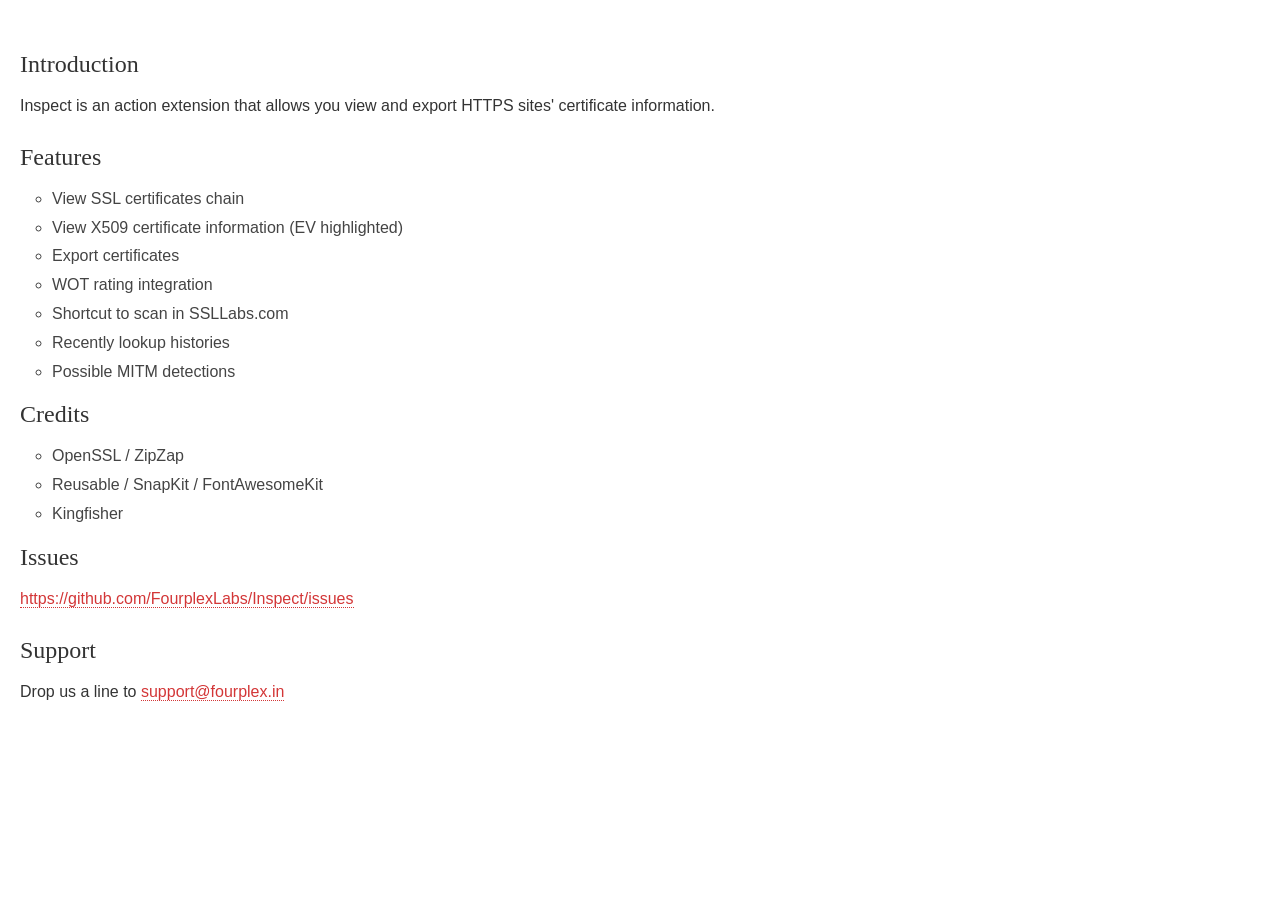
==== about.html @ 2b128afd "add about.html" ====
<!DOCTYPE html>  
<html lang="en">
<head>
  <meta charset="utf-8" />
  <meta http-equiv="X-UA-Compatible" content="IE=edge,chrome=1" />
  <title>About</title>
  <meta name="viewport" content="width=device-width, initial-scale=1.0" />
  <style id="mkstylesheet">
#wrapper div,#wrapper span,#wrapper object,#wrapper iframe,#wrapper h1,#wrapper h2,#wrapper h3,#wrapper h4,#wrapper h5,#wrapper h6,#wrapper p,#wrapper blockquote,#wrapper pre,#wrapper a,#wrapper abbr,#wrapper acronym,#wrapper address,#wrapper code,#wrapper del,#wrapper dfn,#wrapper em,#wrapper img,#wrapper q,#wrapper dl,#wrapper dt,#wrapper dd,#wrapper ol,#wrapper ul,#wrapper li,#wrapper fieldset,#wrapper form,#wrapper label,#wrapper legend,#wrapper table,#wrapper caption,#wrapper tbody,#wrapper tfoot,#wrapper thead,#wrapper tr,#wrapper th,#wrapper td{margin:0;padding:0;border:0;font-weight:inherit;font-style:inherit;font-family:inherit;vertical-align:baseline}body{background:#fff;margin:1.5em 0}body #wrapper{line-height:1.8}#wrapper table{border-collapse:collapse;border-spacing:0}#wrapper caption,#wrapper th,#wrapper td{text-align:left;font-weight:400}#wrapper blockquote:before,#wrapper blockquote:after,#wrapper q:before,#wrapper q:after{content:""}#wrapper blockquote,#wrapper q{quotes:"" ""}#wrapper a img{border:none}#wrapper input,#wrapper textarea{margin:0}body{-webkit-font-smoothing:antialiased;font-size:16px;margin:2em 0 0}@font-face{font-family:'RokkittRegular';src:url("[data-uri]") format("woff");font-weight:normal;font-style:normal}@font-face{font-family:'LiberationMonoRegular';src:url("[data-uri]") format("woff");font-weight:normal;font-style:normal}#wrapper{font-size:100%;padding:20px}#wrapper p,#wrapper ul,#wrapper ol,#wrapper dl,#wrapper td,#wrapper input,#wrapper textarea,#wrapper div{color:#333;font-family:Lucida Grande, Verdana, Helvetica, Arial, sans-serif}#wrapper h1,#wrapper h2,#wrapper h3,#wrapper h4,#wrapper h5,#wrapper h6{color:#333;font-family:Rockwell, 'Rokkitt', Georgia, serif;letter-spacing:0}#wrapper h1{font-size:3rem;line-height:1;margin-bottom:0.5rem}#wrapper h2{font-size:2rem;margin-bottom:0.75rem}#wrapper h3{font-size:1.5rem;line-height:1;margin-bottom:1rem}#wrapper h4{font-size:1.2rem;line-height:1.25;margin-bottom:1.25rem}#wrapper h5{font-size:1rem;margin-bottom:1.5rem}#wrapper h6{font-size:1rem}#wrapper p{margin:0 0 1.5em}#wrapper ul,#wrapper ol{color:#444;margin:1em 2em}#wrapper ul{list-style-type:circle}#wrapper ol{list-style-type:decimal}#wrapper li>p:first-child{margin:0}#wrapper dl{margin:0 0 1.5em 0}#wrapper dl dt{font-weight:bold}#wrapper dl dd{margin-left:1.5em}#wrapper abbr,#wrapper acronym{border-bottom:1px dotted #aaa}#wrapper address{margin-top:1.5em;font-style:italic}#wrapper del{color:#000}#wrapper a{color:#D33637;text-decoration:none;border-bottom:1px dotted #D33637;-webkit-transition:color .2s ease-in-out;-moz-transition:color .2s ease-in-out;-o-transition:color .2s ease-in-out;-ms-transition:color .2s ease-in-out;transition:color .2s ease-in-out}#wrapper a:hover{text-decoration:none;color:#666;border-bottom-color:#666}#wrapper a:active{outline:0;position:relative;top:1px}#wrapper blockquote{background:#e7e7e7;border-top:1px solid #ccc;margin:1.5em;color:#444;font-style:italic}#wrapper blockquote p{padding:1em;border-top:1px solid #fff}#wrapper strong{font-weight:bold}#wrapper em{font-style:italic}#wrapper dfn{font-weight:bold}#wrapper pre,#wrapper code,#wrapper tt{font-family:Menlo, Monaco, monospace;text-align:left}#wrapper pre,#wrapper tt{color:#555;overflow:auto}#wrapper tt{display:block;margin:1.5em 0;line-height:1.5}#wrapper span.amp{font-family:Baskerville, Palatino, "Book Antiqua", serif;font-style:italic}#wrapper img{max-width:100%;height:auto}#wrapper .footnote{font-size:.9em;vertical-align:super}#wrapper caption,#wrapper col,#wrapper colgroup,#wrapper table,#wrapper tbody,#wrapper td,#wrapper tfoot,#wrapper th,#wrapper thead,#wrapper tr{border-spacing:0}#wrapper caption{color:#666}#wrapper figure{display:inline-block;margin:.5em 0 1.8em;position:relative}#wrapper .poetry pre{display:block;font-family:Georgia, Garamond, serif !important;font-size:110% !important;font-style:italic;line-height:1.6em;margin-left:1em}#wrapper .poetry pre code{font-family:Georgia, Garamond, serif !important;word-break:break-all;word-break:break-word;-webkit-hyphens:auto;-moz-hyphens:auto;hyphens:auto;white-space:pre-wrap}#wrapper sup,#wrapper sub,#wrapper a.footnote{font-size:1.4ex;height:0;line-height:1;position:relative;vertical-align:super}#wrapper sub{vertical-align:sub;top:-1px}#wrapper table{width:100%;margin-bottom:2em;padding:0;font-size:13px;border:1px solid #ddd;border-collapse:separate;border-radius:4px;-moz-border-radius:4px;-webkit-border-radius:4px}#wrapper table th,#wrapper table td{padding:10px 10px 9px;line-height:18px;text-align:left}#wrapper table th{padding-top:9px;font-weight:bold;vertical-align:middle}#wrapper table td{vertical-align:top;border-top:1px solid #ddd}#wrapper table tbody th{border-top:1px solid #ddd;vertical-align:top}#wrapper table th+th,#wrapper table td+td,#wrapper table th+td{border-left:1px solid #ddd}#wrapper table thead tr:first-child th:first-child,#wrapper table tbody tr:first-child td:first-child{border-radius:4px 0 0 0;-moz-border-radius:4px 0 0 0;-webkit-border-radius:4px 0 0 0}#wrapper table thead tr:first-child th:last-child,#wrapper table tbody tr:first-child td:last-child{border-radius:0 4px 0 0;-moz-border-radius:0 4px 0 0;-webkit-border-radius:0 4px 0 0}#wrapper table tbody tr:last-child td:first-child{border-radius:0 0 0 4px;-moz-border-radius:0 0 0 4px;-webkit-border-radius:0 0 0 4px}#wrapper table tbody tr:last-child td:last-child{border-radius:0 0 4px 0;-moz-border-radius:0 0 4px 0;-webkit-border-radius:0 0 4px 0}#wrapper table tbody tr:nth-child(odd){background-color:rgba(0,0,0,0.03)}@media print{img,table,figure{page-break-inside:avoid}#wrapper{background:#fff;color:#303030;padding:10px;position:relative;text-indent:0}}@media screen{#wrapper ::selection{background:rgba(157,193,200,0.5)}#wrapper h1::selection{background-color:rgba(45,156,208,0.3)}#wrapper h2::selection{background-color:rgba(90,182,224,0.3)}#wrapper h3::selection,#wrapper h4::selection,#wrapper h5::selection,#wrapper h6::selection,#wrapper li::selection,#wrapper ol::selection{background-color:rgba(133,201,232,0.3)}#wrapper code::selection{background-color:rgba(0,0,0,0.7);color:#eee}#wrapper code span::selection{background-color:rgba(0,0,0,0.7) !important;color:#eee !important}#wrapper a::selection{background-color:rgba(255,230,102,0.2)}#wrapper .inverted a::selection{background-color:rgba(255,230,102,0.6)}#wrapper td::selection,#wrapper th::selection,#wrapper caption::selection{background-color:rgba(180,237,95,0.5)}.inverted{background:#0b2531}.inverted #wrapper{padding:20px;background:#0b2531}.inverted #wrapper p,.inverted #wrapper td,.inverted #wrapper li,.inverted #wrapper h1,.inverted #wrapper h2,.inverted #wrapper h3,.inverted #wrapper h4,.inverted #wrapper h5,.inverted #wrapper h6,.inverted #wrapper th,.inverted #wrapper .math,.inverted #wrapper dd,.inverted #wrapper dt{color:#eee !important}.inverted #wrapper pre,.inverted #wrapper tt{color:#ddd}.inverted #wrapper a{border-bottom:none;color:#fff;text-decoration:underline}.inverted #wrapper blockquote{background:rgba(255,255,255,0.1);border-top-color:rgba(255,255,255,0.1)}.inverted #wrapper blockquote p{border-top-color:rgba(255,255,255,0.3)}.inverted #wrapper caption,.inverted #wrapper .footnote,.inverted #wrapper figcaption{color:rgba(255,255,255,0.5)}.inverted #wrapper table{border-color:rgba(255,255,255,0.3)}.inverted #wrapper table td{vertical-align:top;border-top:none}.inverted #wrapper table th+th,.inverted #wrapper table td+td,.inverted #wrapper table th+td{border-left:1px solid rgba(255,255,255,0.3)}.inverted #wrapper table tbody tr:nth-child(odd){background-color:rgba(255,255,255,0.1)}}
#mkreplaced-toc{list-style-position:inside;padding:0;margin:0 0 0 1rem;list-style-type:none}#mkreplaced-toc li::before{content:''}#mkreplaced-toc li{font-size:1rem;line-height:1.25;font-weight:normal}#mkreplaced-toc li ul{font-size:1.3rem;font-weight:300;padding:.5rem 0;margin:0 0 0 1rem}#mkreplaced-toc li.missing{list-style-type:none !important}#mkreplaced-toc.max-1 ul,#mkreplaced-toc.max1 ul{display:none}#mkreplaced-toc.max-2 ul ul,#mkreplaced-toc.max2 ul ul{display:none}#mkreplaced-toc.max-3 ul ul ul,#mkreplaced-toc.max3 ul ul ul{display:none}#mkreplaced-toc.max-4 ul ul ul ul,#mkreplaced-toc.max4 ul ul ul ul{display:none}#mkreplaced-toc.max-5 ul ul ul ul ul,#mkreplaced-toc.max5 ul ul ul ul ul{display:none}.rtl{direction:rtl;text-align:right}@media print{body{background:white;line-height:1.4}html,body,#wrapper{max-width:100%;width:100%;-webkit-text-size-adjust:none;-webkit-perspective:none !important;box-sizing:border-box;width:auto;border:0;margin:0;padding:0;float:none;-moz-box-shadow:none !important;-webkit-box-shadow:none !important;box-shadow:none !important}mark{background:transparent !important}h1,h2,h3,h4,h5,h6{page-break-after:avoid}p,h2,h3{orphans:3;widows:3}section{page-break-before:avoid}pre>code{white-space:pre;word-break:break-word}#generated-toc,#firstdiff,#toc-title,#mkdocumentprogress,#mkincludechart,#mkprogressbar1,#mkprogressbar2,.mkscrollmeter,#alllinks,.popup{display:none !important}.suppressprintlinks a{color:inherit !important;text-decoration:none !important;border-bottom:none !important;cursor:default !important}.hrefafterlinktext #wrapper a:link:after,.hrefafterlinktext #wrapper a:visited:after{content:" (" attr(href) ") ";font-size:90%;opacity:0.9}.nocodebreak pre{page-break-inside:avoid}img,table,figure{page-break-inside:avoid}.breakfootnotes .footnotes{page-break-before:always}.breakfootnotes .footnotes hr{display:none}#mktoctitle{display:block}#print-title{display:block;border-bottom:solid 1px #666}#wrapper pre{white-space:pre;white-space:pre-wrap;word-wrap:break-word}#wrapper #generated-toc-clone,#wrapper #mkreplaced-toc{display:block}.task-list .task-list-item{list-style-type:none !important}.task-list .gh-complete.task-list-item .task-list-item-checkbox:before{content:'\2713';background:#838387}.task-list .task-list-item-checkbox{-webkit-appearance:none;position:relative}.task-list .task-list-item-checkbox:before{content:' ';border:solid 1px #aaa;width:1em;height:1em;display:block;border-radius:2px;left:-20px;top:-.75em;color:white;font-weight:bold;line-height:1;text-align:center;position:absolute}}
#wrapper #generated-toc-clone,#wrapper #mkreplaced-toc,#wrapper #generated-toc-clone ul,#wrapper #mkreplaced-toc ul{list-style-position:inside}#wrapper #generated-toc-clone li.missing,#wrapper #mkreplaced-toc li.missing{list-style-type: none!important}#wrapper #generated-toc-clone,#wrapper #mkreplaced-toc{list-style-type: upper-roman}#wrapper #generated-toc-clone>li>ul,#wrapper #mkreplaced-toc>li>ul {list-style-type: decimal}#wrapper #generated-toc-clone>li>ul>li>ul,#wrapper #mkreplaced-toc>li>ul>li>ul{list-style-type: decimal-leading-zero}#wrapper #generated-toc-clone>li>ul>li>ul>li>ul,#wrapper #mkreplaced-toc>li>ul>li>ul>li>ul{list-style-type: lower-greek}#wrapper #generated-toc-clone>li>ul>li>ul>li>ul>li>ul,#wrapper #mkreplaced-toc>li>ul>li>ul>li>ul>li>ul{list-style-type: disc}#wrapper #generated-toc-clone>li>ul>li>ul>li>ul>li>ul>li>ul,#wrapper #mkreplaced-toc>li>ul>li>ul>li>ul>li>ul>li>ul{list-style-type: square}#wrapper #generated-toc-clone,#wrapper #mkreplaced-toc{list-style-position:outside!important;margin-left:2rem;}
</style>

<style id="mkprintstyles">@media print{#wrapper #generated-toc-clone,#generated-toc{display:none!important}
html,body,#wrapper{font-size:10pt!important}
}
</style>


</head>
<body class="normal">
  <div id="wrapper">
      <h3 id="introduction">Introduction</h3>

<p>Inspect is an action extension that allows you view and export HTTPS sites' certificate information.</p>

<h3 id="features">Features</h3>

<ul>
<li>View SSL certificates chain</li>
<li>View X509 certificate information (EV highlighted)</li>
<li>Export certificates</li>
<li>WOT rating integration</li>
<li>Shortcut to scan in SSLLabs.com</li>
<li>Recently lookup histories</li>
<li>Possible MITM detections</li>
</ul>


<h3 id="credits">Credits</h3>

<ul>
<li>OpenSSL / ZipZap</li>
<li>Reusable / SnapKit / FontAwesomeKit</li>
<li>Kingfisher</li>
</ul>


<h3 id="issues">Issues</h3>

<p><a href="https://github.com/FourplexLabs/Inspect/issues">https://github.com/FourplexLabs/Inspect/issues</a></p>

<h3 id="support">Support</h3>

<p>Drop us a line to <a href="mailto:support@fourplex.in">support@fourplex.in</a></p>
<!-- ##END MARKED WRAPPER## -->
    </div>



<script>(function(factory){if(typeof define==="function"&&define.amd){define("bidi_helpers",[],factory)}else{window.bidi_helpers=factory()}})(function(){var module={};module.Dir={RTL:-1,UNKNOWN:0,LTR:1};module.Format={LRE:"\u202A",RLE:"\u202B",PDF:"\u202C",LRM:"\u200E",RLM:"\u200F"};module.ltrChars_="A-Za-z\u00C0-\u00D6\u00D8-\u00F6\u00F8-\u02B8\u0300-\u0590\u0800-\u1FFF\u2C00-\uFB1C\uFE00-\uFE6F\uFEFD-\uFFFF";module.rtlChars_="\u0591-\u07FF\uFB1D-\uFDFF\uFE70-\uFEFC";module.ltrDirCheckRe_=new RegExp("^[^"+module.rtlChars_+"]*["+module.ltrChars_+"]");module.ltrCharReg_=new RegExp("["+module.ltrChars_+"]");module.hasAnyLtr=function(text){return module.ltrCharReg_.test(text)};module.rtlDirCheckRe_=new RegExp("^[^"+module.ltrChars_+"]*["+module.rtlChars_+"]");module.rtlRe=module.rtlDirCheckRe_;module.isRtlText=function(text){return module.rtlDirCheckRe_.test(text)};module.isLtrText=function(text){return module.ltrDirCheckRe_.test(text)};module.isRequiredLtrRe_=/^http:\/\/.*/;module.hasNumeralsRe_=/\d/;module.estimateDirection=function(text,detectionThreshold){var rtlCount=0;var totalCount=0;var hasWeaklyLtr=false;var tokens=text.split(/\s+/);for(var i=0;i<tokens.length;i++){var token=tokens[i];if(module.isRtlText(token)){rtlCount++;totalCount++}else{if(module.isRequiredLtrRe_.test(token)){hasWeaklyLtr=true}else{if(module.hasAnyLtr(token)){totalCount++}else{if(module.hasNumeralsRe_.test(token)){hasWeaklyLtr=true}}}}}return totalCount==0?(hasWeaklyLtr?module.Dir.LTR:module.Dir.UNKNOWN):(rtlCount/totalCount>detectionThreshold?module.Dir.RTL:module.Dir.LTR)};return module});(function(factory){if(typeof define==="function"&&define.amd){define("bidiweb",["bidi_helpers"],factory)}else{window.bidiweb=factory(bidi_helpers)}})(function(bidi_helpers){var module={};var IProcessor={makeRtl:function(element){},makeLtr:function(element){}};var css_processor=function(classes){return{makeRtl:function(element){element.classList.add(classes.rtl)},makeLtr:function(element){element.classList.add(classes.ltr)}}};var style_processor=function(falign){return{makeRtl:function(element){element.style.direction="rtl";if(falign){element.style.textAlign="right"}},makeLtr:function(element){element.style.direction="ltr";if(falign){element.style.textAlign="left"}}}};module.processors={css:css_processor,style:style_processor};var nodeListMock=function(node){var list=[node];list.item=function(i){return list[i]};return list};module.process=function(query,processor){var elements;if(query instanceof NodeList){elements=query}else{if(query instanceof Node){elements=nodeListMock(query)}else{elements=document.querySelectorAll(query)}}module.process_elements(elements,processor);return elements};module.process_elements=function(elements,processor){for(var index=0;index<elements.length;index++){var element=elements.item(index);var text=element.textContent||element.value||element.placeholder||"";var dir=bidi_helpers.estimateDirection(text,0.4);if(dir==bidi_helpers.Dir.RTL){processor.makeRtl(element)}else{if(dir==bidi_helpers.Dir.LTR){processor.makeLtr(element)}}}};module.process_css=function(query,classes){var proc=module.processors.css(classes);return module.process(query,proc)};module.process_style=function(query,falign){var proc=module.processors.style(falign);return module.process(query,proc)};module.style=function(query){return module.process_style(query,true)};module.css=function(query){return module.process_css(query,{rtl:"rtl",ltr:"ltr"})};module.htmlToElement=function(html){var container=document.createElement("div");container.innerHTML=html;return container};module.html_css=function(html){var container=module.htmlToElement(html);var nodes=container.querySelectorAll("*");module.css(nodes);return container.innerHTML};module.html_style=function(html){var container=module.htmlToElement(html);var nodes=container.querySelectorAll("*");module.style(nodes);return container.innerHTML};return module});</script>

</body>
</html>
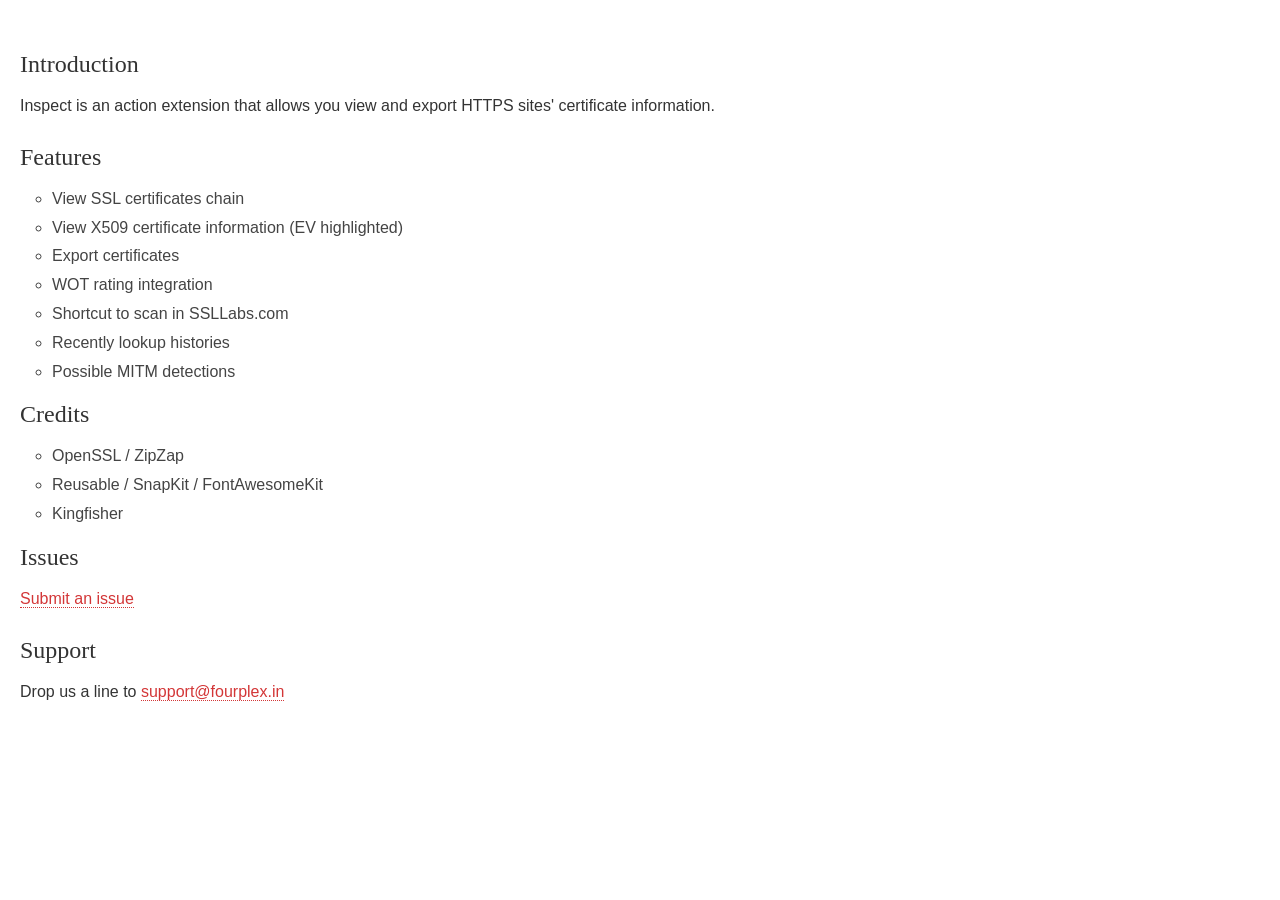
==== commit 675c0b3d: "shorten wording" ====
--- a/about.html
+++ b/about.html
@@ -48,7 +48,7 @@
 
 <h3 id="issues">Issues</h3>
 
-<p><a href="https://github.com/FourplexLabs/Inspect/issues">https://github.com/FourplexLabs/Inspect/issues</a></p>
+<p><a href="https://github.com/FourplexLabs/Inspect/issues">Submit an issue</a></p>
 
 <h3 id="support">Support</h3>
 
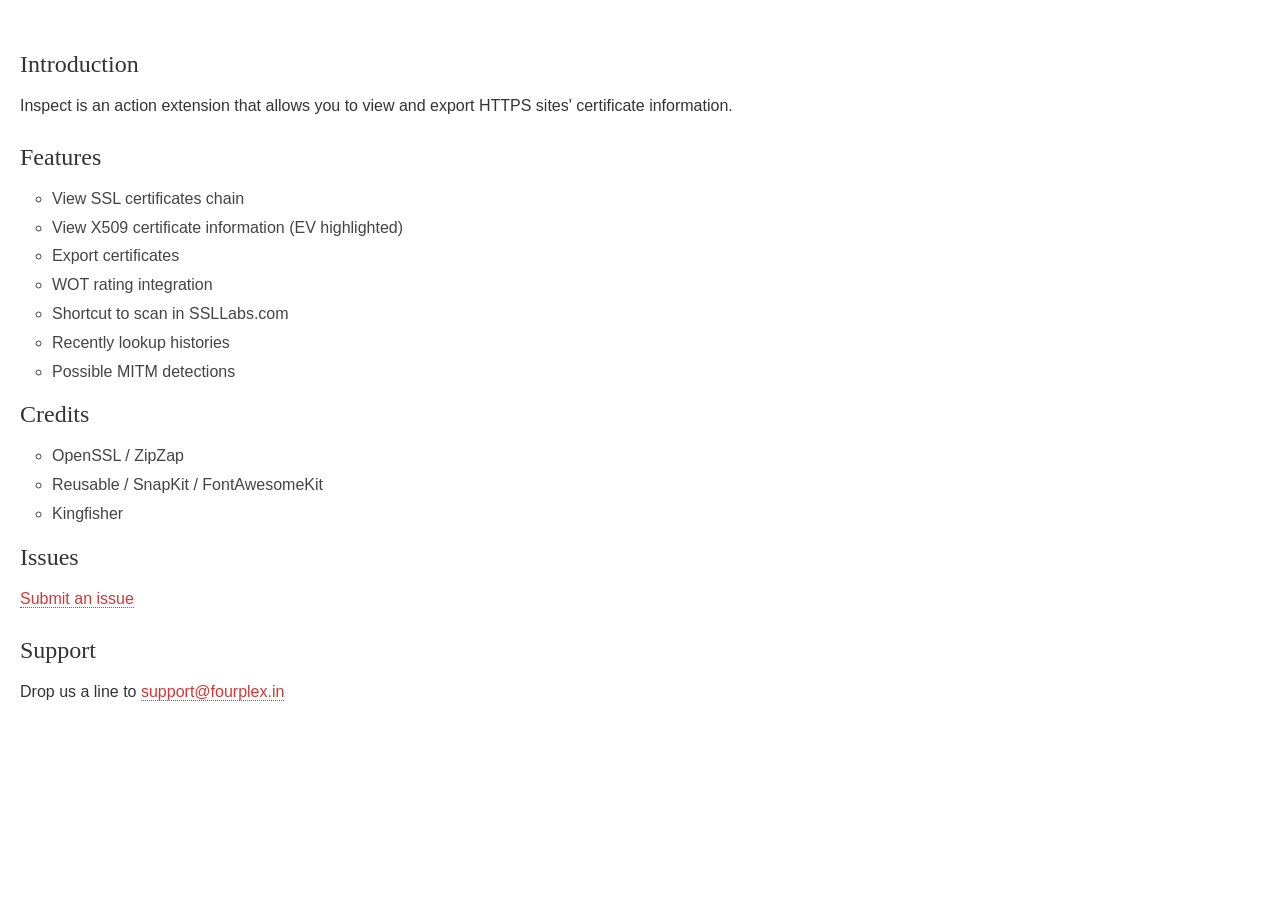
==== commit 84358ded: "fix typo" ====
--- a/about.html
+++ b/about.html
@@ -22,7 +22,7 @@
   <div id="wrapper">
       <h3 id="introduction">Introduction</h3>
 
-<p>Inspect is an action extension that allows you view and export HTTPS sites' certificate information.</p>
+<p>Inspect is an action extension that allows you to view and export HTTPS sites' certificate information.</p>
 
 <h3 id="features">Features</h3>
 
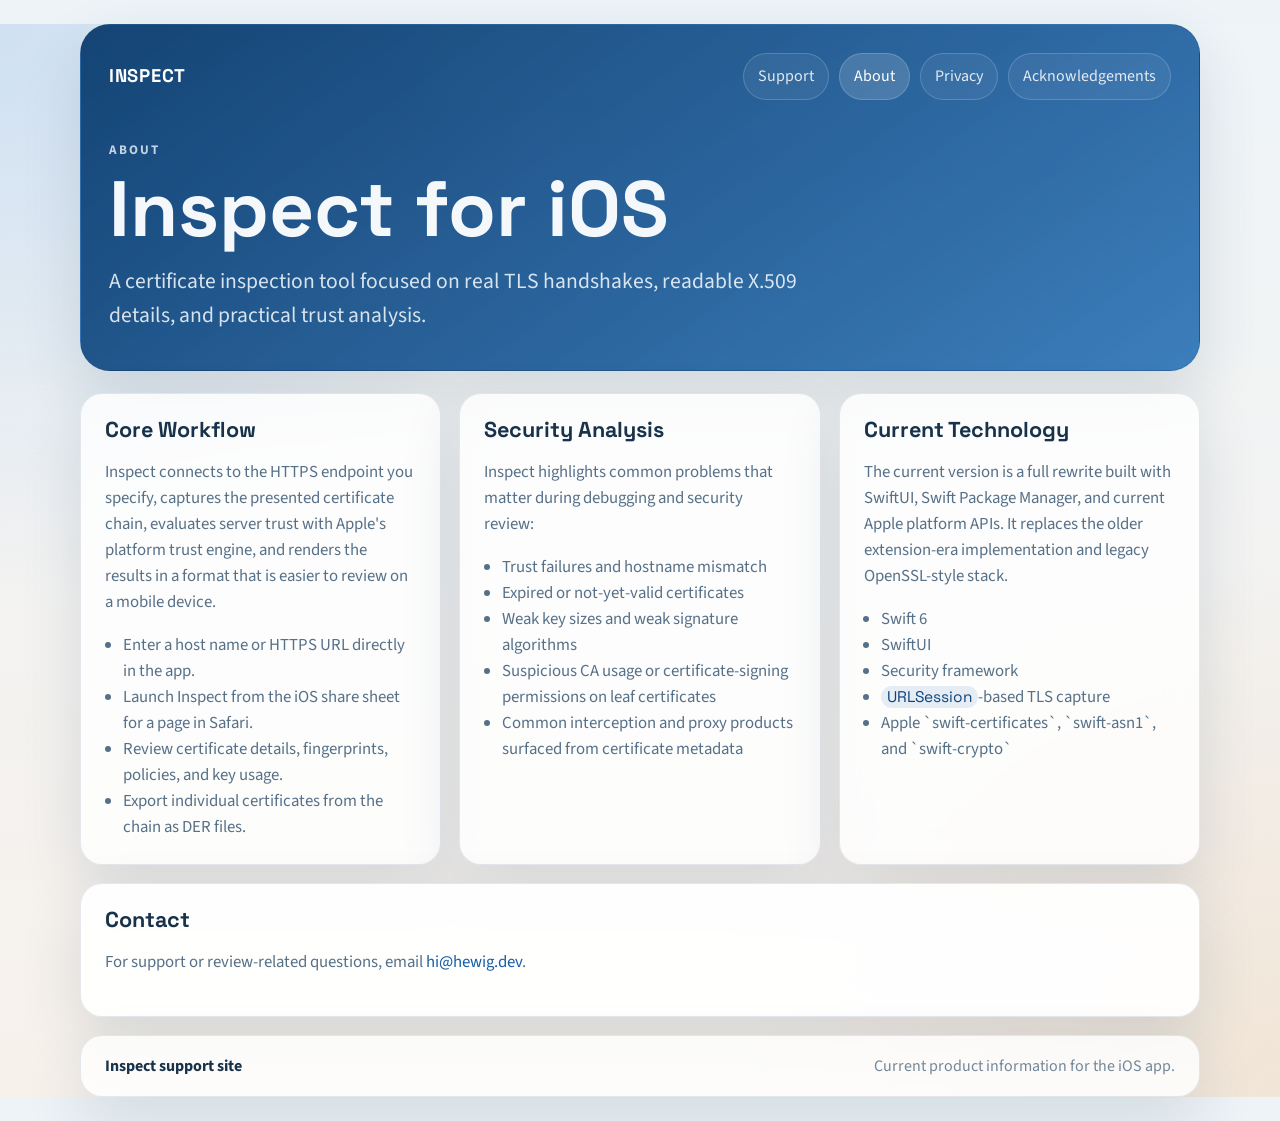
==== commit 01f6f860: "revamp and add privacy page" ====
--- a/about.html
+++ b/about.html
@@ -1,64 +1,101 @@
-<!DOCTYPE html>  
+<!DOCTYPE html>
 <html lang="en">
-<head>
-  <meta charset="utf-8" />
-  <meta http-equiv="X-UA-Compatible" content="IE=edge,chrome=1" />
-  <title>About</title>
-  <meta name="viewport" content="width=device-width, initial-scale=1.0" />
-  <style id="mkstylesheet">
-#wrapper div,#wrapper span,#wrapper object,#wrapper iframe,#wrapper h1,#wrapper h2,#wrapper h3,#wrapper h4,#wrapper h5,#wrapper h6,#wrapper p,#wrapper blockquote,#wrapper pre,#wrapper a,#wrapper abbr,#wrapper acronym,#wrapper address,#wrapper code,#wrapper del,#wrapper dfn,#wrapper em,#wrapper img,#wrapper q,#wrapper dl,#wrapper dt,#wrapper dd,#wrapper ol,#wrapper ul,#wrapper li,#wrapper fieldset,#wrapper form,#wrapper label,#wrapper legend,#wrapper table,#wrapper caption,#wrapper tbody,#wrapper tfoot,#wrapper thead,#wrapper tr,#wrapper th,#wrapper td{margin:0;padding:0;border:0;font-weight:inherit;font-style:inherit;font-family:inherit;vertical-align:baseline}body{background:#fff;margin:1.5em 0}body #wrapper{line-height:1.8}#wrapper table{border-collapse:collapse;border-spacing:0}#wrapper caption,#wrapper th,#wrapper td{text-align:left;font-weight:400}#wrapper blockquote:before,#wrapper blockquote:after,#wrapper q:before,#wrapper q:after{content:""}#wrapper blockquote,#wrapper q{quotes:"" ""}#wrapper a img{border:none}#wrapper input,#wrapper textarea{margin:0}body{-webkit-font-smoothing:antialiased;font-size:16px;margin:2em 0 0}@font-face{font-family:'RokkittRegular';src:url("[data-uri]") format("woff");font-weight:normal;font-style:normal}@font-face{font-family:'LiberationMonoRegular';src:url("[data-uri]") format("woff");font-weight:normal;font-style:normal}#wrapper{font-size:100%;padding:20px}#wrapper p,#wrapper ul,#wrapper ol,#wrapper dl,#wrapper td,#wrapper input,#wrapper textarea,#wrapper div{color:#333;font-family:Lucida Grande, Verdana, Helvetica, Arial, sans-serif}#wrapper h1,#wrapper h2,#wrapper h3,#wrapper h4,#wrapper h5,#wrapper h6{color:#333;font-family:Rockwell, 'Rokkitt', Georgia, serif;letter-spacing:0}#wrapper h1{font-size:3rem;line-height:1;margin-bottom:0.5rem}#wrapper h2{font-size:2rem;margin-bottom:0.75rem}#wrapper h3{font-size:1.5rem;line-height:1;margin-bottom:1rem}#wrapper h4{font-size:1.2rem;line-height:1.25;margin-bottom:1.25rem}#wrapper h5{font-size:1rem;margin-bottom:1.5rem}#wrapper h6{font-size:1rem}#wrapper p{margin:0 0 1.5em}#wrapper ul,#wrapper ol{color:#444;margin:1em 2em}#wrapper ul{list-style-type:circle}#wrapper ol{list-style-type:decimal}#wrapper li>p:first-child{margin:0}#wrapper dl{margin:0 0 1.5em 0}#wrapper dl dt{font-weight:bold}#wrapper dl dd{margin-left:1.5em}#wrapper abbr,#wrapper acronym{border-bottom:1px dotted #aaa}#wrapper address{margin-top:1.5em;font-style:italic}#wrapper del{color:#000}#wrapper a{color:#D33637;text-decoration:none;border-bottom:1px dotted #D33637;-webkit-transition:color .2s ease-in-out;-moz-transition:color .2s ease-in-out;-o-transition:color .2s ease-in-out;-ms-transition:color .2s ease-in-out;transition:color .2s ease-in-out}#wrapper a:hover{text-decoration:none;color:#666;border-bottom-color:#666}#wrapper a:active{outline:0;position:relative;top:1px}#wrapper blockquote{background:#e7e7e7;border-top:1px solid #ccc;margin:1.5em;color:#444;font-style:italic}#wrapper blockquote p{padding:1em;border-top:1px solid #fff}#wrapper strong{font-weight:bold}#wrapper em{font-style:italic}#wrapper dfn{font-weight:bold}#wrapper pre,#wrapper code,#wrapper tt{font-family:Menlo, Monaco, monospace;text-align:left}#wrapper pre,#wrapper tt{color:#555;overflow:auto}#wrapper tt{display:block;margin:1.5em 0;line-height:1.5}#wrapper span.amp{font-family:Baskerville, Palatino, "Book Antiqua", serif;font-style:italic}#wrapper img{max-width:100%;height:auto}#wrapper .footnote{font-size:.9em;vertical-align:super}#wrapper caption,#wrapper col,#wrapper colgroup,#wrapper table,#wrapper tbody,#wrapper td,#wrapper tfoot,#wrapper th,#wrapper thead,#wrapper tr{border-spacing:0}#wrapper caption{color:#666}#wrapper figure{display:inline-block;margin:.5em 0 1.8em;position:relative}#wrapper .poetry pre{display:block;font-family:Georgia, Garamond, serif !important;font-size:110% !important;font-style:italic;line-height:1.6em;margin-left:1em}#wrapper .poetry pre code{font-family:Georgia, Garamond, serif !important;word-break:break-all;word-break:break-word;-webkit-hyphens:auto;-moz-hyphens:auto;hyphens:auto;white-space:pre-wrap}#wrapper sup,#wrapper sub,#wrapper a.footnote{font-size:1.4ex;height:0;line-height:1;position:relative;vertical-align:super}#wrapper sub{vertical-align:sub;top:-1px}#wrapper table{width:100%;margin-bottom:2em;padding:0;font-size:13px;border:1px solid #ddd;border-collapse:separate;border-radius:4px;-moz-border-radius:4px;-webkit-border-radius:4px}#wrapper table th,#wrapper table td{padding:10px 10px 9px;line-height:18px;text-align:left}#wrapper table th{padding-top:9px;font-weight:bold;vertical-align:middle}#wrapper table td{vertical-align:top;border-top:1px solid #ddd}#wrapper table tbody th{border-top:1px solid #ddd;vertical-align:top}#wrapper table th+th,#wrapper table td+td,#wrapper table th+td{border-left:1px solid #ddd}#wrapper table thead tr:first-child th:first-child,#wrapper table tbody tr:first-child td:first-child{border-radius:4px 0 0 0;-moz-border-radius:4px 0 0 0;-webkit-border-radius:4px 0 0 0}#wrapper table thead tr:first-child th:last-child,#wrapper table tbody tr:first-child td:last-child{border-radius:0 4px 0 0;-moz-border-radius:0 4px 0 0;-webkit-border-radius:0 4px 0 0}#wrapper table tbody tr:last-child td:first-child{border-radius:0 0 0 4px;-moz-border-radius:0 0 0 4px;-webkit-border-radius:0 0 0 4px}#wrapper table tbody tr:last-child td:last-child{border-radius:0 0 4px 0;-moz-border-radius:0 0 4px 0;-webkit-border-radius:0 0 4px 0}#wrapper table tbody tr:nth-child(odd){background-color:rgba(0,0,0,0.03)}@media print{img,table,figure{page-break-inside:avoid}#wrapper{background:#fff;color:#303030;padding:10px;position:relative;text-indent:0}}@media screen{#wrapper ::selection{background:rgba(157,193,200,0.5)}#wrapper h1::selection{background-color:rgba(45,156,208,0.3)}#wrapper h2::selection{background-color:rgba(90,182,224,0.3)}#wrapper h3::selection,#wrapper h4::selection,#wrapper h5::selection,#wrapper h6::selection,#wrapper li::selection,#wrapper ol::selection{background-color:rgba(133,201,232,0.3)}#wrapper code::selection{background-color:rgba(0,0,0,0.7);color:#eee}#wrapper code span::selection{background-color:rgba(0,0,0,0.7) !important;color:#eee !important}#wrapper a::selection{background-color:rgba(255,230,102,0.2)}#wrapper .inverted a::selection{background-color:rgba(255,230,102,0.6)}#wrapper td::selection,#wrapper th::selection,#wrapper caption::selection{background-color:rgba(180,237,95,0.5)}.inverted{background:#0b2531}.inverted #wrapper{padding:20px;background:#0b2531}.inverted #wrapper p,.inverted #wrapper td,.inverted #wrapper li,.inverted #wrapper h1,.inverted #wrapper h2,.inverted #wrapper h3,.inverted #wrapper h4,.inverted #wrapper h5,.inverted #wrapper h6,.inverted #wrapper th,.inverted #wrapper .math,.inverted #wrapper dd,.inverted #wrapper dt{color:#eee !important}.inverted #wrapper pre,.inverted #wrapper tt{color:#ddd}.inverted #wrapper a{border-bottom:none;color:#fff;text-decoration:underline}.inverted #wrapper blockquote{background:rgba(255,255,255,0.1);border-top-color:rgba(255,255,255,0.1)}.inverted #wrapper blockquote p{border-top-color:rgba(255,255,255,0.3)}.inverted #wrapper caption,.inverted #wrapper .footnote,.inverted #wrapper figcaption{color:rgba(255,255,255,0.5)}.inverted #wrapper table{border-color:rgba(255,255,255,0.3)}.inverted #wrapper table td{vertical-align:top;border-top:none}.inverted #wrapper table th+th,.inverted #wrapper table td+td,.inverted #wrapper table th+td{border-left:1px solid rgba(255,255,255,0.3)}.inverted #wrapper table tbody tr:nth-child(odd){background-color:rgba(255,255,255,0.1)}}
-#mkreplaced-toc{list-style-position:inside;padding:0;margin:0 0 0 1rem;list-style-type:none}#mkreplaced-toc li::before{content:''}#mkreplaced-toc li{font-size:1rem;line-height:1.25;font-weight:normal}#mkreplaced-toc li ul{font-size:1.3rem;font-weight:300;padding:.5rem 0;margin:0 0 0 1rem}#mkreplaced-toc li.missing{list-style-type:none !important}#mkreplaced-toc.max-1 ul,#mkreplaced-toc.max1 ul{display:none}#mkreplaced-toc.max-2 ul ul,#mkreplaced-toc.max2 ul ul{display:none}#mkreplaced-toc.max-3 ul ul ul,#mkreplaced-toc.max3 ul ul ul{display:none}#mkreplaced-toc.max-4 ul ul ul ul,#mkreplaced-toc.max4 ul ul ul ul{display:none}#mkreplaced-toc.max-5 ul ul ul ul ul,#mkreplaced-toc.max5 ul ul ul ul ul{display:none}.rtl{direction:rtl;text-align:right}@media print{body{background:white;line-height:1.4}html,body,#wrapper{max-width:100%;width:100%;-webkit-text-size-adjust:none;-webkit-perspective:none !important;box-sizing:border-box;width:auto;border:0;margin:0;padding:0;float:none;-moz-box-shadow:none !important;-webkit-box-shadow:none !important;box-shadow:none !important}mark{background:transparent !important}h1,h2,h3,h4,h5,h6{page-break-after:avoid}p,h2,h3{orphans:3;widows:3}section{page-break-before:avoid}pre>code{white-space:pre;word-break:break-word}#generated-toc,#firstdiff,#toc-title,#mkdocumentprogress,#mkincludechart,#mkprogressbar1,#mkprogressbar2,.mkscrollmeter,#alllinks,.popup{display:none !important}.suppressprintlinks a{color:inherit !important;text-decoration:none !important;border-bottom:none !important;cursor:default !important}.hrefafterlinktext #wrapper a:link:after,.hrefafterlinktext #wrapper a:visited:after{content:" (" attr(href) ") ";font-size:90%;opacity:0.9}.nocodebreak pre{page-break-inside:avoid}img,table,figure{page-break-inside:avoid}.breakfootnotes .footnotes{page-break-before:always}.breakfootnotes .footnotes hr{display:none}#mktoctitle{display:block}#print-title{display:block;border-bottom:solid 1px #666}#wrapper pre{white-space:pre;white-space:pre-wrap;word-wrap:break-word}#wrapper #generated-toc-clone,#wrapper #mkreplaced-toc{display:block}.task-list .task-list-item{list-style-type:none !important}.task-list .gh-complete.task-list-item .task-list-item-checkbox:before{content:'\2713';background:#838387}.task-list .task-list-item-checkbox{-webkit-appearance:none;position:relative}.task-list .task-list-item-checkbox:before{content:' ';border:solid 1px #aaa;width:1em;height:1em;display:block;border-radius:2px;left:-20px;top:-.75em;color:white;font-weight:bold;line-height:1;text-align:center;position:absolute}}
-#wrapper #generated-toc-clone,#wrapper #mkreplaced-toc,#wrapper #generated-toc-clone ul,#wrapper #mkreplaced-toc ul{list-style-position:inside}#wrapper #generated-toc-clone li.missing,#wrapper #mkreplaced-toc li.missing{list-style-type: none!important}#wrapper #generated-toc-clone,#wrapper #mkreplaced-toc{list-style-type: upper-roman}#wrapper #generated-toc-clone>li>ul,#wrapper #mkreplaced-toc>li>ul {list-style-type: decimal}#wrapper #generated-toc-clone>li>ul>li>ul,#wrapper #mkreplaced-toc>li>ul>li>ul{list-style-type: decimal-leading-zero}#wrapper #generated-toc-clone>li>ul>li>ul>li>ul,#wrapper #mkreplaced-toc>li>ul>li>ul>li>ul{list-style-type: lower-greek}#wrapper #generated-toc-clone>li>ul>li>ul>li>ul>li>ul,#wrapper #mkreplaced-toc>li>ul>li>ul>li>ul>li>ul{list-style-type: disc}#wrapper #generated-toc-clone>li>ul>li>ul>li>ul>li>ul>li>ul,#wrapper #mkreplaced-toc>li>ul>li>ul>li>ul>li>ul>li>ul{list-style-type: square}#wrapper #generated-toc-clone,#wrapper #mkreplaced-toc{list-style-position:outside!important;margin-left:2rem;}
-</style>
+  <head>
+    <meta charset="UTF-8">
+    <meta name="viewport" content="width=device-width, initial-scale=1">
+    <title>About Inspect</title>
+    <meta
+      name="description"
+      content="About Inspect, the TLS certificate inspector for iPhone and iPad."
+    >
+    <link rel="preconnect" href="https://fonts.googleapis.com">
+    <link rel="preconnect" href="https://fonts.gstatic.com" crossorigin>
+    <link
+      href="https://fonts.googleapis.com/css2?family=Source+Sans+3:wght@400;500;600;700&amp;family=Space+Grotesk:wght@500;700&amp;display=swap"
+      rel="stylesheet"
+    >
+    <link rel="stylesheet" type="text/css" href="stylesheets/normalize.css" media="screen">
+    <link rel="stylesheet" type="text/css" href="stylesheets/stylesheet.css" media="screen">
+  </head>
+  <body>
+    <div class="site-shell">
+      <header class="page-header compact">
+        <div class="header-row">
+          <a class="brand" href="index.html">Inspect</a>
+          <nav class="nav-links" aria-label="Primary">
+            <a class="nav-link" href="index.html">Support</a>
+            <a class="nav-link current" href="about.html">About</a>
+            <a class="nav-link" href="privacy.html">Privacy</a>
+            <a class="nav-link" href="acknowledgements.html">Acknowledgements</a>
+          </nav>
+        </div>
+        <div class="hero compact-hero">
+          <p class="eyebrow">About</p>
+          <h1 class="project-name">Inspect for iOS</h1>
+          <p class="project-tagline">
+            A certificate inspection tool focused on real TLS handshakes, readable X.509 details, and practical trust analysis.
+          </p>
+        </div>
+      </header>
 
-<style id="mkprintstyles">@media print{#wrapper #generated-toc-clone,#generated-toc{display:none!important}
-html,body,#wrapper{font-size:10pt!important}
-}
-</style>
+      <main class="main-content">
+        <section class="section-grid">
+          <article class="card">
+            <h2>Core Workflow</h2>
+            <p>
+              Inspect connects to the HTTPS endpoint you specify, captures the presented certificate chain, evaluates
+              server trust with Apple's platform trust engine, and renders the results in a format that is easier to
+              review on a mobile device.
+            </p>
+            <ul>
+              <li>Enter a host name or HTTPS URL directly in the app.</li>
+              <li>Launch Inspect from the iOS share sheet for a page in Safari.</li>
+              <li>Review certificate details, fingerprints, policies, and key usage.</li>
+              <li>Export individual certificates from the chain as DER files.</li>
+            </ul>
+          </article>
 
+          <article class="card">
+            <h2>Security Analysis</h2>
+            <p>Inspect highlights common problems that matter during debugging and security review:</p>
+            <ul>
+              <li>Trust failures and hostname mismatch</li>
+              <li>Expired or not-yet-valid certificates</li>
+              <li>Weak key sizes and weak signature algorithms</li>
+              <li>Suspicious CA usage or certificate-signing permissions on leaf certificates</li>
+              <li>Common interception and proxy products surfaced from certificate metadata</li>
+            </ul>
+          </article>
 
-</head>
-<body class="normal">
-  <div id="wrapper">
-      <h3 id="introduction">Introduction</h3>
+          <article class="card">
+            <h2>Current Technology</h2>
+            <p>
+              The current version is a full rewrite built with SwiftUI, Swift Package Manager, and current Apple
+              platform APIs. It replaces the older extension-era implementation and legacy OpenSSL-style stack.
+            </p>
+            <ul>
+              <li>Swift 6</li>
+              <li>SwiftUI</li>
+              <li>Security framework</li>
+              <li><code>URLSession</code>-based TLS capture</li>
+              <li>Apple `swift-certificates`, `swift-asn1`, and `swift-crypto`</li>
+            </ul>
+          </article>
+        </section>
 
-<p>Inspect is an action extension that allows you to view and export HTTPS sites' certificate information.</p>
+        <section class="card legal-card">
+          <h2>Contact</h2>
+          <p>
+            For support or review-related questions, email
+            <a href="mailto:hi@hewig.dev">hi@hewig.dev</a>.
+          </p>
+        </section>
 
-<h3 id="features">Features</h3>
-
-<ul>
-<li>View SSL certificates chain</li>
-<li>View X509 certificate information (EV highlighted)</li>
-<li>Export certificates</li>
-<li>WOT rating integration</li>
-<li>Shortcut to scan in SSLLabs.com</li>
-<li>Recently lookup histories</li>
-<li>Possible MITM detections</li>
-</ul>
-
-
-<h3 id="credits">Credits</h3>
-
-<ul>
-<li>OpenSSL / ZipZap</li>
-<li>Reusable / SnapKit / FontAwesomeKit</li>
-<li>Kingfisher</li>
-</ul>
-
-
-<h3 id="issues">Issues</h3>
-
-<p><a href="https://github.com/FourplexLabs/Inspect/issues">Submit an issue</a></p>
-
-<h3 id="support">Support</h3>
-
-<p>Drop us a line to <a href="mailto:support@fourplex.in">support@fourplex.in</a></p>
-<!-- ##END MARKED WRAPPER## -->
+        <footer class="site-footer">
+          <span class="site-footer-owner">Inspect support site</span>
+          <span class="site-footer-credits">Current product information for the iOS app.</span>
+        </footer>
+      </main>
     </div>
-
-
-
-<script>(function(factory){if(typeof define==="function"&&define.amd){define("bidi_helpers",[],factory)}else{window.bidi_helpers=factory()}})(function(){var module={};module.Dir={RTL:-1,UNKNOWN:0,LTR:1};module.Format={LRE:"\u202A",RLE:"\u202B",PDF:"\u202C",LRM:"\u200E",RLM:"\u200F"};module.ltrChars_="A-Za-z\u00C0-\u00D6\u00D8-\u00F6\u00F8-\u02B8\u0300-\u0590\u0800-\u1FFF\u2C00-\uFB1C\uFE00-\uFE6F\uFEFD-\uFFFF";module.rtlChars_="\u0591-\u07FF\uFB1D-\uFDFF\uFE70-\uFEFC";module.ltrDirCheckRe_=new RegExp("^[^"+module.rtlChars_+"]*["+module.ltrChars_+"]");module.ltrCharReg_=new RegExp("["+module.ltrChars_+"]");module.hasAnyLtr=function(text){return module.ltrCharReg_.test(text)};module.rtlDirCheckRe_=new RegExp("^[^"+module.ltrChars_+"]*["+module.rtlChars_+"]");module.rtlRe=module.rtlDirCheckRe_;module.isRtlText=function(text){return module.rtlDirCheckRe_.test(text)};module.isLtrText=function(text){return module.ltrDirCheckRe_.test(text)};module.isRequiredLtrRe_=/^http:\/\/.*/;module.hasNumeralsRe_=/\d/;module.estimateDirection=function(text,detectionThreshold){var rtlCount=0;var totalCount=0;var hasWeaklyLtr=false;var tokens=text.split(/\s+/);for(var i=0;i<tokens.length;i++){var token=tokens[i];if(module.isRtlText(token)){rtlCount++;totalCount++}else{if(module.isRequiredLtrRe_.test(token)){hasWeaklyLtr=true}else{if(module.hasAnyLtr(token)){totalCount++}else{if(module.hasNumeralsRe_.test(token)){hasWeaklyLtr=true}}}}}return totalCount==0?(hasWeaklyLtr?module.Dir.LTR:module.Dir.UNKNOWN):(rtlCount/totalCount>detectionThreshold?module.Dir.RTL:module.Dir.LTR)};return module});(function(factory){if(typeof define==="function"&&define.amd){define("bidiweb",["bidi_helpers"],factory)}else{window.bidiweb=factory(bidi_helpers)}})(function(bidi_helpers){var module={};var IProcessor={makeRtl:function(element){},makeLtr:function(element){}};var css_processor=function(classes){return{makeRtl:function(element){element.classList.add(classes.rtl)},makeLtr:function(element){element.classList.add(classes.ltr)}}};var style_processor=function(falign){return{makeRtl:function(element){element.style.direction="rtl";if(falign){element.style.textAlign="right"}},makeLtr:function(element){element.style.direction="ltr";if(falign){element.style.textAlign="left"}}}};module.processors={css:css_processor,style:style_processor};var nodeListMock=function(node){var list=[node];list.item=function(i){return list[i]};return list};module.process=function(query,processor){var elements;if(query instanceof NodeList){elements=query}else{if(query instanceof Node){elements=nodeListMock(query)}else{elements=document.querySelectorAll(query)}}module.process_elements(elements,processor);return elements};module.process_elements=function(elements,processor){for(var index=0;index<elements.length;index++){var element=elements.item(index);var text=element.textContent||element.value||element.placeholder||"";var dir=bidi_helpers.estimateDirection(text,0.4);if(dir==bidi_helpers.Dir.RTL){processor.makeRtl(element)}else{if(dir==bidi_helpers.Dir.LTR){processor.makeLtr(element)}}}};module.process_css=function(query,classes){var proc=module.processors.css(classes);return module.process(query,proc)};module.process_style=function(query,falign){var proc=module.processors.style(falign);return module.process(query,proc)};module.style=function(query){return module.process_style(query,true)};module.css=function(query){return module.process_css(query,{rtl:"rtl",ltr:"ltr"})};module.htmlToElement=function(html){var container=document.createElement("div");container.innerHTML=html;return container};module.html_css=function(html){var container=module.htmlToElement(html);var nodes=container.querySelectorAll("*");module.css(nodes);return container.innerHTML};module.html_style=function(html){var container=module.htmlToElement(html);var nodes=container.querySelectorAll("*");module.style(nodes);return container.innerHTML};return module});</script>
-
-</body>
+  </body>
 </html>
--- a/stylesheets/stylesheet.css
+++ b/stylesheets/stylesheet.css
@@ -0,0 +1,343 @@
+:root {
+  --page-bg:
+    radial-gradient(circle at top left, rgba(164, 197, 234, 0.42), transparent 34%),
+    radial-gradient(circle at bottom right, rgba(230, 205, 174, 0.34), transparent 32%),
+    linear-gradient(180deg, #eef4f8 0%, #f7f1eb 100%);
+  --panel-bg: rgba(255, 255, 255, 0.82);
+  --panel-strong: rgba(255, 255, 255, 0.94);
+  --panel-border: rgba(41, 78, 119, 0.12);
+  --text-main: #17324a;
+  --text-muted: #567088;
+  --text-soft: #72879a;
+  --accent: #175ea7;
+  --accent-strong: #0d437d;
+  --accent-warm: #cf7e28;
+  --shadow: 0 24px 60px rgba(32, 62, 91, 0.14);
+  --radius-xl: 30px;
+  --radius-lg: 22px;
+  --radius-md: 16px;
+}
+
+* {
+  box-sizing: border-box;
+}
+
+html {
+  background: #edf3f7;
+}
+
+body {
+  margin: 0;
+  min-height: 100vh;
+  background: var(--page-bg);
+  color: var(--text-main);
+  font-family: "Source Sans 3", "Helvetica Neue", Helvetica, Arial, sans-serif;
+  line-height: 1.55;
+}
+
+a {
+  color: var(--accent);
+  text-decoration: none;
+}
+
+a:hover {
+  color: var(--accent-strong);
+  text-decoration: underline;
+}
+
+.site-shell {
+  width: min(1120px, calc(100% - 32px));
+  margin: 24px auto;
+}
+
+.page-header {
+  padding: 28px;
+  border: 1px solid var(--panel-border);
+  border-radius: var(--radius-xl);
+  background:
+    linear-gradient(145deg, rgba(12, 61, 111, 0.96), rgba(34, 109, 179, 0.88)),
+    linear-gradient(180deg, rgba(255, 255, 255, 0.04), rgba(255, 255, 255, 0));
+  color: #f4f8fb;
+  box-shadow: var(--shadow);
+}
+
+.page-header.compact {
+  padding-bottom: 20px;
+}
+
+.header-row {
+  display: flex;
+  align-items: center;
+  justify-content: space-between;
+  gap: 16px;
+}
+
+.brand {
+  color: #ffffff;
+  font-family: "Space Grotesk", "Helvetica Neue", Helvetica, Arial, sans-serif;
+  font-size: 1.15rem;
+  font-weight: 700;
+  letter-spacing: 0.04em;
+  text-transform: uppercase;
+}
+
+.brand:hover {
+  color: #ffffff;
+  text-decoration: none;
+}
+
+.nav-links {
+  display: flex;
+  flex-wrap: wrap;
+  gap: 10px;
+}
+
+.nav-link {
+  padding: 10px 14px;
+  border: 1px solid rgba(255, 255, 255, 0.18);
+  border-radius: 999px;
+  color: rgba(255, 255, 255, 0.86);
+  background: rgba(255, 255, 255, 0.06);
+}
+
+.nav-link:hover,
+.nav-link.current {
+  color: #ffffff;
+  background: rgba(255, 255, 255, 0.15);
+  text-decoration: none;
+}
+
+.hero {
+  padding: 72px 0 18px;
+}
+
+.compact-hero {
+  padding-top: 40px;
+}
+
+.eyebrow {
+  margin: 0 0 12px;
+  color: rgba(239, 245, 251, 0.8);
+  font-size: 0.82rem;
+  font-weight: 700;
+  letter-spacing: 0.16em;
+  text-transform: uppercase;
+}
+
+.project-name {
+  margin: 0;
+  font-family: "Space Grotesk", "Helvetica Neue", Helvetica, Arial, sans-serif;
+  font-size: clamp(2.7rem, 7vw, 4.9rem);
+  line-height: 0.96;
+}
+
+.project-tagline {
+  max-width: 720px;
+  margin: 18px 0 0;
+  color: rgba(240, 247, 252, 0.88);
+  font-size: clamp(1.08rem, 2vw, 1.35rem);
+}
+
+.hero-actions {
+  display: flex;
+  flex-wrap: wrap;
+  gap: 12px;
+  margin-top: 28px;
+}
+
+.btn {
+  display: inline-flex;
+  align-items: center;
+  justify-content: center;
+  min-height: 46px;
+  padding: 0 18px;
+  border: 1px solid rgba(255, 255, 255, 0.22);
+  border-radius: 999px;
+  background: rgba(255, 255, 255, 0.1);
+  color: #ffffff;
+  font-weight: 600;
+  transition: transform 160ms ease, background-color 160ms ease, border-color 160ms ease;
+}
+
+.btn:hover {
+  transform: translateY(-1px);
+  background: rgba(255, 255, 255, 0.18);
+  border-color: rgba(255, 255, 255, 0.34);
+  color: #ffffff;
+  text-decoration: none;
+}
+
+.btn-primary {
+  background: linear-gradient(135deg, #ffd99f, #efb564);
+  border-color: rgba(255, 216, 154, 0.8);
+  color: #3d2407;
+}
+
+.btn-primary:hover {
+  background: linear-gradient(135deg, #ffe3b6, #f3c077);
+  color: #3d2407;
+}
+
+.main-content {
+  padding: 22px 0 0;
+}
+
+.section-grid {
+  display: grid;
+  grid-template-columns: repeat(3, minmax(0, 1fr));
+  gap: 18px;
+}
+
+.card,
+.site-footer {
+  border: 1px solid var(--panel-border);
+  border-radius: var(--radius-lg);
+  background: var(--panel-bg);
+  box-shadow: var(--shadow);
+  backdrop-filter: blur(14px);
+}
+
+.card {
+  padding: 24px;
+}
+
+.card h2 {
+  margin: 0 0 12px;
+  font-family: "Space Grotesk", "Helvetica Neue", Helvetica, Arial, sans-serif;
+  font-size: 1.35rem;
+  line-height: 1.1;
+}
+
+.card p,
+.card li {
+  color: var(--text-muted);
+  font-size: 1.05rem;
+}
+
+.card code {
+  padding: 0.08rem 0.38rem;
+  border-radius: 999px;
+  background: rgba(23, 94, 167, 0.1);
+  color: var(--accent-strong);
+  font-family: "Space Grotesk", "Helvetica Neue", Helvetica, Arial, sans-serif;
+  font-size: 0.92em;
+}
+
+.card ul {
+  padding-left: 1.1rem;
+  margin: 0.85rem 0 0;
+}
+
+.feature-band,
+.legal-card {
+  margin-top: 18px;
+  background: var(--panel-strong);
+}
+
+.feature-band {
+  display: grid;
+  grid-template-columns: 1.2fr 1fr;
+  gap: 20px;
+}
+
+.feature-list {
+  display: grid;
+  gap: 12px;
+}
+
+.mini-card {
+  padding: 16px;
+  border: 1px solid rgba(23, 94, 167, 0.1);
+  border-radius: var(--radius-md);
+  background: rgba(233, 242, 248, 0.78);
+}
+
+.mini-card strong {
+  display: block;
+  margin-bottom: 6px;
+  color: var(--text-main);
+}
+
+.mini-card span {
+  color: var(--text-muted);
+}
+
+.legal-card h2 {
+  margin-top: 1.4rem;
+}
+
+.legal-card h2:first-of-type {
+  margin-top: 0;
+}
+
+.legal-card p,
+.legal-card li {
+  max-width: 76ch;
+}
+
+.site-footer {
+  display: flex;
+  justify-content: space-between;
+  gap: 16px;
+  margin-top: 18px;
+  padding: 18px 24px;
+}
+
+.site-footer-owner {
+  font-weight: 700;
+}
+
+.site-footer-credits {
+  color: var(--text-soft);
+}
+
+@media screen and (max-width: 980px) {
+  .section-grid,
+  .feature-band {
+    grid-template-columns: 1fr;
+  }
+}
+
+@media screen and (max-width: 720px) {
+  .site-shell {
+    width: min(100% - 20px, 1120px);
+    margin: 10px auto 18px;
+  }
+
+  .page-header,
+  .card,
+  .site-footer {
+    border-radius: 22px;
+  }
+
+  .page-header {
+    padding: 18px;
+  }
+
+  .header-row {
+    align-items: flex-start;
+    flex-direction: column;
+  }
+
+  .nav-links {
+    width: 100%;
+  }
+
+  .nav-link {
+    flex: 1 1 calc(50% - 10px);
+    text-align: center;
+  }
+
+  .hero {
+    padding-top: 36px;
+  }
+
+  .card,
+  .site-footer {
+    padding: 18px;
+  }
+
+  .site-footer {
+    flex-direction: column;
+  }
+}
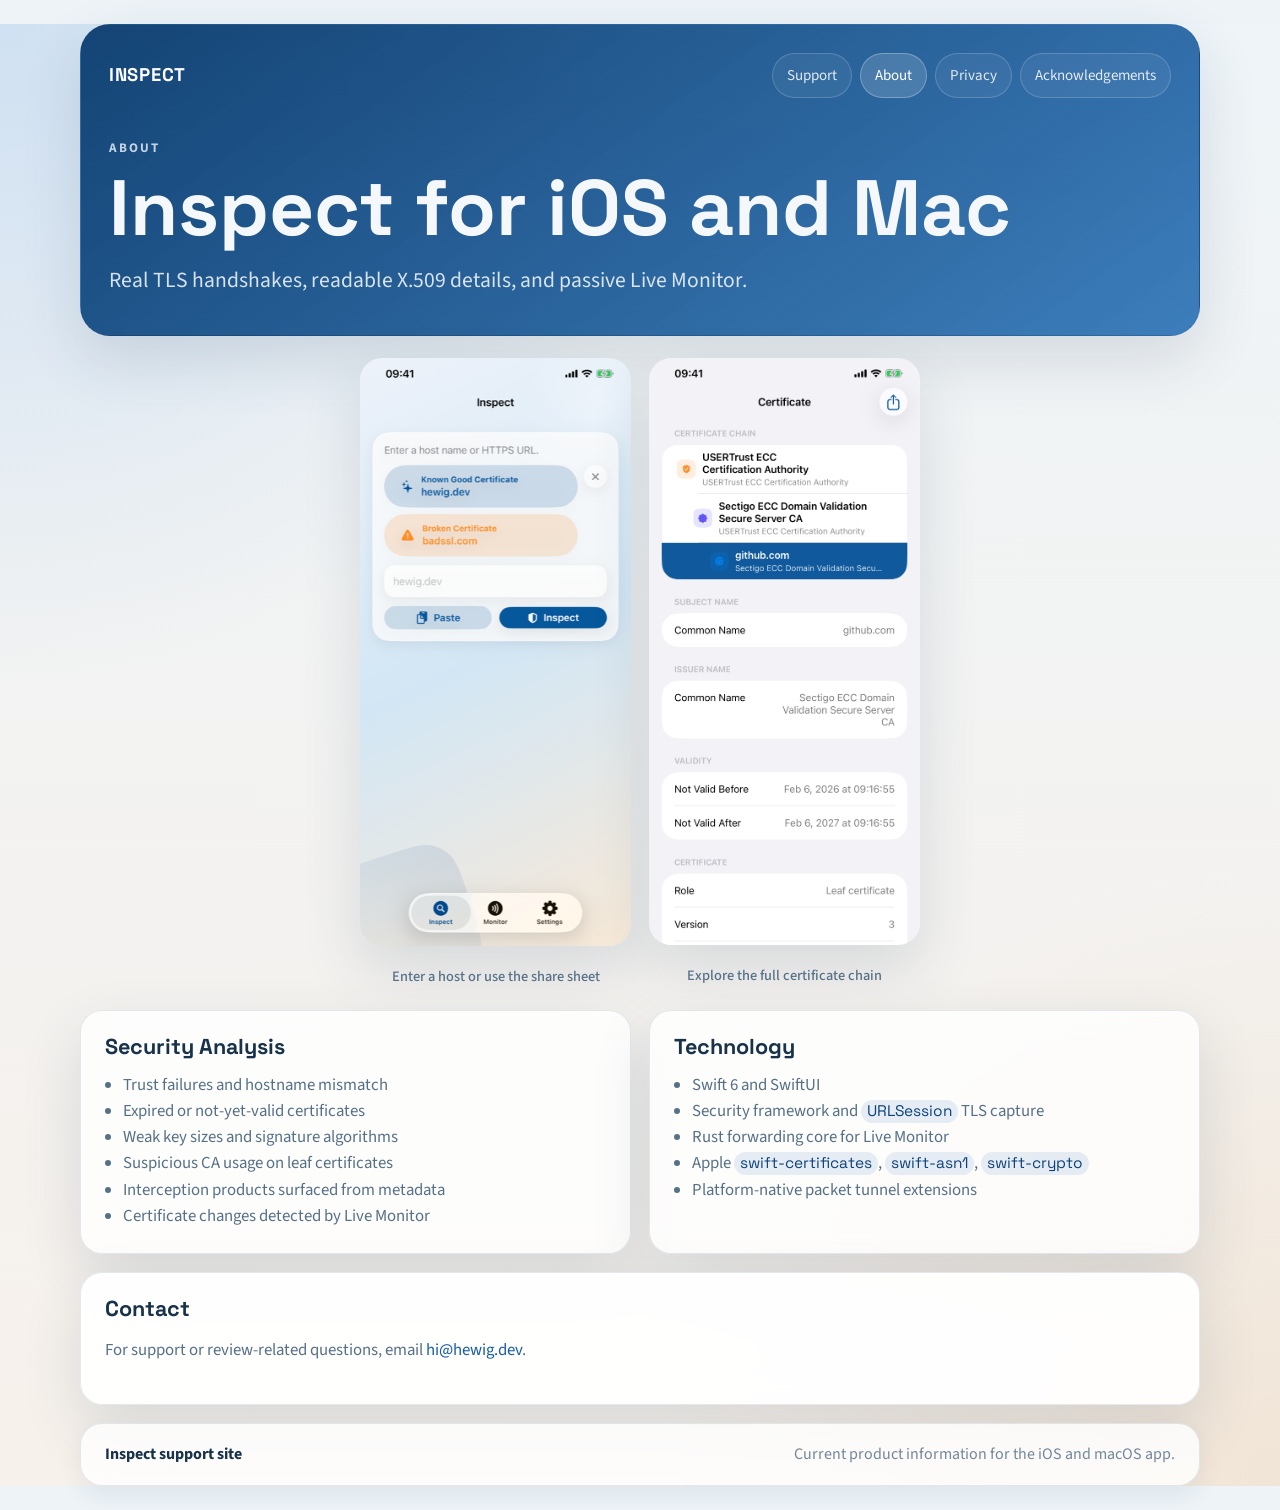
==== commit e1513b4c: "Add Mac support, Live Monitor & UI updates Update site copy to mention macOS and Live Monitor across" ====
--- a/about.html
+++ b/about.html
@@ -6,7 +6,7 @@
     <title>About Inspect</title>
     <meta
       name="description"
-      content="About Inspect, the TLS certificate inspector for iPhone and iPad."
+      content="About Inspect, the TLS certificate inspector for iPhone, iPad, and Mac."
     >
     <link rel="preconnect" href="https://fonts.googleapis.com">
     <link rel="preconnect" href="https://fonts.gstatic.com" crossorigin>
@@ -22,6 +22,11 @@
       <header class="page-header compact">
         <div class="header-row">
           <a class="brand" href="index.html">Inspect</a>
+          <button class="nav-toggle" aria-label="Toggle navigation" aria-expanded="false" onclick="this.setAttribute('aria-expanded',this.getAttribute('aria-expanded')==='false'?'true':'false');this.closest('.header-row').querySelector('.nav-links').classList.toggle('open')">
+            <span class="nav-toggle-bar"></span>
+            <span class="nav-toggle-bar"></span>
+            <span class="nav-toggle-bar"></span>
+          </button>
           <nav class="nav-links" aria-label="Primary">
             <a class="nav-link" href="index.html">Support</a>
             <a class="nav-link current" href="about.html">About</a>
@@ -31,54 +36,47 @@
         </div>
         <div class="hero compact-hero">
           <p class="eyebrow">About</p>
-          <h1 class="project-name">Inspect for iOS</h1>
+          <h1 class="project-name">Inspect for iOS and Mac</h1>
           <p class="project-tagline">
-            A certificate inspection tool focused on real TLS handshakes, readable X.509 details, and practical trust analysis.
+            Real TLS handshakes, readable X.509 details, and passive Live Monitor.
           </p>
         </div>
       </header>
 
       <main class="main-content">
-        <section class="section-grid">
+        <!-- Screenshot pair -->
+        <section class="screenshot-row screenshot-row-2">
+          <figure class="screenshot-item">
+            <img src="images/01-inspect-tab.png" alt="Inspect tab with host input" loading="lazy">
+            <figcaption>Enter a host or use the share sheet</figcaption>
+          </figure>
+          <figure class="screenshot-item">
+            <img src="images/04-cert-chain.png" alt="Certificate chain detail view" loading="lazy">
+            <figcaption>Explore the full certificate chain</figcaption>
+          </figure>
+        </section>
+
+        <section class="section-grid section-grid-2">
           <article class="card">
-            <h2>Core Workflow</h2>
-            <p>
-              Inspect connects to the HTTPS endpoint you specify, captures the presented certificate chain, evaluates
-              server trust with Apple's platform trust engine, and renders the results in a format that is easier to
-              review on a mobile device.
-            </p>
+            <h2>Security Analysis</h2>
             <ul>
-              <li>Enter a host name or HTTPS URL directly in the app.</li>
-              <li>Launch Inspect from the iOS share sheet for a page in Safari.</li>
-              <li>Review certificate details, fingerprints, policies, and key usage.</li>
-              <li>Export individual certificates from the chain as DER files.</li>
+              <li>Trust failures and hostname mismatch</li>
+              <li>Expired or not-yet-valid certificates</li>
+              <li>Weak key sizes and signature algorithms</li>
+              <li>Suspicious CA usage on leaf certificates</li>
+              <li>Interception products surfaced from metadata</li>
+              <li>Certificate changes detected by Live Monitor</li>
             </ul>
           </article>
 
           <article class="card">
-            <h2>Security Analysis</h2>
-            <p>Inspect highlights common problems that matter during debugging and security review:</p>
+            <h2>Technology</h2>
             <ul>
-              <li>Trust failures and hostname mismatch</li>
-              <li>Expired or not-yet-valid certificates</li>
-              <li>Weak key sizes and weak signature algorithms</li>
-              <li>Suspicious CA usage or certificate-signing permissions on leaf certificates</li>
-              <li>Common interception and proxy products surfaced from certificate metadata</li>
-            </ul>
-          </article>
-
-          <article class="card">
-            <h2>Current Technology</h2>
-            <p>
-              The current version is a full rewrite built with SwiftUI, Swift Package Manager, and current Apple
-              platform APIs. It replaces the older extension-era implementation and legacy OpenSSL-style stack.
-            </p>
-            <ul>
-              <li>Swift 6</li>
-              <li>SwiftUI</li>
-              <li>Security framework</li>
-              <li><code>URLSession</code>-based TLS capture</li>
-              <li>Apple `swift-certificates`, `swift-asn1`, and `swift-crypto`</li>
+              <li>Swift 6 and SwiftUI</li>
+              <li>Security framework and <code>URLSession</code> TLS capture</li>
+              <li>Rust forwarding core for Live Monitor</li>
+              <li>Apple <code>swift-certificates</code>, <code>swift-asn1</code>, <code>swift-crypto</code></li>
+              <li>Platform-native packet tunnel extensions</li>
             </ul>
           </article>
         </section>
@@ -93,7 +91,7 @@
 
         <footer class="site-footer">
           <span class="site-footer-owner">Inspect support site</span>
-          <span class="site-footer-credits">Current product information for the iOS app.</span>
+          <span class="site-footer-credits">Current product information for the iOS and macOS app.</span>
         </footer>
       </main>
     </div>
--- a/stylesheets/stylesheet.css
+++ b/stylesheets/stylesheet.css
@@ -13,6 +13,7 @@
   --accent-strong: #0d437d;
   --accent-warm: #cf7e28;
   --shadow: 0 24px 60px rgba(32, 62, 91, 0.14);
+  --shadow-sm: 0 8px 24px rgba(32, 62, 91, 0.08);
   --radius-xl: 30px;
   --radius-lg: 22px;
   --radius-md: 16px;
@@ -33,11 +34,14 @@
   color: var(--text-main);
   font-family: "Source Sans 3", "Helvetica Neue", Helvetica, Arial, sans-serif;
   line-height: 1.55;
+  -webkit-font-smoothing: antialiased;
+  -moz-osx-font-smoothing: grayscale;
 }
 
 a {
   color: var(--accent);
   text-decoration: none;
+  transition: color 160ms ease;
 }
 
 a:hover {
@@ -45,10 +49,14 @@
   text-decoration: underline;
 }
 
+/* ── Shell ── */
+
 .site-shell {
   width: min(1120px, calc(100% - 32px));
   margin: 24px auto;
 }
+
+/* ── Header ── */
 
 .page-header {
   padding: 28px;
@@ -70,6 +78,7 @@
   align-items: center;
   justify-content: space-between;
   gap: 16px;
+  flex-wrap: wrap;
 }
 
 .brand {
@@ -79,6 +88,7 @@
   font-weight: 700;
   letter-spacing: 0.04em;
   text-transform: uppercase;
+  flex-shrink: 0;
 }
 
 .brand:hover {
@@ -86,10 +96,58 @@
   text-decoration: none;
 }
 
+/* ── Hamburger toggle ── */
+
+.nav-toggle {
+  display: none;
+  appearance: none;
+  border: none;
+  background: rgba(255, 255, 255, 0.1);
+  border-radius: 10px;
+  padding: 10px;
+  cursor: pointer;
+  flex-direction: column;
+  gap: 5px;
+  width: 44px;
+  height: 44px;
+  align-items: center;
+  justify-content: center;
+  transition: background-color 160ms ease;
+}
+
+.nav-toggle:hover {
+  background: rgba(255, 255, 255, 0.2);
+}
+
+.nav-toggle-bar {
+  display: block;
+  width: 20px;
+  height: 2px;
+  background: #ffffff;
+  border-radius: 1px;
+  transition: transform 250ms cubic-bezier(0.22, 1, 0.36, 1),
+              opacity 250ms ease;
+  transform-origin: center;
+}
+
+.nav-toggle[aria-expanded="true"] .nav-toggle-bar:nth-child(1) {
+  transform: translateY(7px) rotate(45deg);
+}
+
+.nav-toggle[aria-expanded="true"] .nav-toggle-bar:nth-child(2) {
+  opacity: 0;
+}
+
+.nav-toggle[aria-expanded="true"] .nav-toggle-bar:nth-child(3) {
+  transform: translateY(-7px) rotate(-45deg);
+}
+
+/* ── Nav links ── */
+
 .nav-links {
   display: flex;
   flex-wrap: wrap;
-  gap: 10px;
+  gap: 8px;
 }
 
 .nav-link {
@@ -98,14 +156,20 @@
   border-radius: 999px;
   color: rgba(255, 255, 255, 0.86);
   background: rgba(255, 255, 255, 0.06);
+  font-size: 0.94rem;
+  white-space: nowrap;
+  transition: color 160ms ease, background-color 160ms ease, border-color 160ms ease;
 }
 
 .nav-link:hover,
 .nav-link.current {
   color: #ffffff;
   background: rgba(255, 255, 255, 0.15);
+  border-color: rgba(255, 255, 255, 0.28);
   text-decoration: none;
 }
+
+/* ── Hero ── */
 
 .hero {
   padding: 72px 0 18px;
@@ -129,6 +193,8 @@
   font-family: "Space Grotesk", "Helvetica Neue", Helvetica, Arial, sans-serif;
   font-size: clamp(2.7rem, 7vw, 4.9rem);
   line-height: 0.96;
+  overflow-wrap: break-word;
+  word-break: break-word;
 }
 
 .project-tagline {
@@ -145,26 +211,38 @@
   margin-top: 28px;
 }
 
+/* ── Buttons ── */
+
 .btn {
   display: inline-flex;
   align-items: center;
   justify-content: center;
   min-height: 46px;
-  padding: 0 18px;
+  padding: 0 20px;
   border: 1px solid rgba(255, 255, 255, 0.22);
   border-radius: 999px;
   background: rgba(255, 255, 255, 0.1);
   color: #ffffff;
+  font-size: 0.95rem;
   font-weight: 600;
-  transition: transform 160ms ease, background-color 160ms ease, border-color 160ms ease;
+  transition: transform 180ms cubic-bezier(0.22, 1, 0.36, 1),
+              background-color 180ms ease,
+              border-color 180ms ease,
+              box-shadow 180ms ease;
 }
 
 .btn:hover {
   transform: translateY(-1px);
   background: rgba(255, 255, 255, 0.18);
   border-color: rgba(255, 255, 255, 0.34);
+  box-shadow: 0 4px 16px rgba(0, 0, 0, 0.12);
   color: #ffffff;
   text-decoration: none;
+}
+
+.btn:active {
+  transform: translateY(0);
+  box-shadow: none;
 }
 
 .btn-primary {
@@ -178,15 +256,82 @@
   color: #3d2407;
 }
 
+/* ── Main content ── */
+
 .main-content {
   padding: 22px 0 0;
 }
+
+/* ── Screenshots ── */
+
+.screenshot-row {
+  display: grid;
+  grid-template-columns: repeat(4, 1fr);
+  gap: 18px;
+  margin-bottom: 22px;
+}
+
+.screenshot-row-2 {
+  grid-template-columns: repeat(2, 1fr);
+  max-width: 560px;
+  margin-left: auto;
+  margin-right: auto;
+}
+
+.screenshot-item {
+  margin: 0;
+  text-align: center;
+}
+
+.screenshot-item img {
+  width: 100%;
+  height: auto;
+  border-radius: var(--radius-lg);
+  box-shadow: var(--shadow);
+  transition: transform 200ms cubic-bezier(0.22, 1, 0.36, 1),
+              box-shadow 200ms ease;
+}
+
+.screenshot-item img:hover {
+  transform: translateY(-4px);
+  box-shadow: 0 32px 72px rgba(32, 62, 91, 0.2);
+}
+
+.screenshot-item figcaption {
+  margin-top: 12px;
+  color: var(--text-muted);
+  font-size: 0.9rem;
+  font-weight: 500;
+}
+
+/* ── Feature screenshot (mac) ── */
+
+.feature-screenshot {
+  display: flex;
+  align-items: center;
+}
+
+.feature-screenshot img {
+  width: 100%;
+  height: auto;
+  border-radius: 12px;
+  box-shadow: var(--shadow-sm);
+  border: 1px solid var(--panel-border);
+}
+
+/* ── Section grid ── */
 
 .section-grid {
   display: grid;
   grid-template-columns: repeat(3, minmax(0, 1fr));
   gap: 18px;
 }
+
+.section-grid-2 {
+  grid-template-columns: repeat(2, minmax(0, 1fr));
+}
+
+/* ── Cards ── */
 
 .card,
 .site-footer {
@@ -195,6 +340,12 @@
   background: var(--panel-bg);
   box-shadow: var(--shadow);
   backdrop-filter: blur(14px);
+  transition: box-shadow 200ms ease, transform 200ms cubic-bezier(0.22, 1, 0.36, 1);
+}
+
+.section-grid .card:hover {
+  box-shadow: 0 28px 64px rgba(32, 62, 91, 0.18);
+  transform: translateY(-2px);
 }
 
 .card {
@@ -228,6 +379,8 @@
   margin: 0.85rem 0 0;
 }
 
+/* ── Feature band ── */
+
 .feature-band,
 .legal-card {
   margin-top: 18px;
@@ -236,8 +389,18 @@
 
 .feature-band {
   display: grid;
-  grid-template-columns: 1.2fr 1fr;
-  gap: 20px;
+  grid-template-columns: 1fr 1fr;
+  gap: 24px;
+  align-items: center;
+  margin-bottom: 18px;
+}
+
+.feature-band:hover {
+  transform: none;
+}
+
+.feature-band .eyebrow {
+  color: var(--accent);
 }
 
 .feature-list {
@@ -250,17 +413,28 @@
   border: 1px solid rgba(23, 94, 167, 0.1);
   border-radius: var(--radius-md);
   background: rgba(233, 242, 248, 0.78);
+  transition: background-color 180ms ease, border-color 180ms ease;
+}
+
+.mini-card:hover {
+  background: rgba(223, 236, 245, 0.9);
+  border-color: rgba(23, 94, 167, 0.18);
 }
 
 .mini-card strong {
   display: block;
-  margin-bottom: 6px;
+  margin-bottom: 4px;
   color: var(--text-main);
+  font-size: 0.95rem;
 }
 
 .mini-card span {
   color: var(--text-muted);
-}
+  font-size: 0.94rem;
+  line-height: 1.45;
+}
+
+/* ── Legal card ── */
 
 .legal-card h2 {
   margin-top: 1.4rem;
@@ -275,12 +449,20 @@
   max-width: 76ch;
 }
 
+/* ── Footer ── */
+
 .site-footer {
   display: flex;
   justify-content: space-between;
+  align-items: center;
   gap: 16px;
   margin-top: 18px;
   padding: 18px 24px;
+  box-shadow: var(--shadow-sm);
+}
+
+.site-footer:hover {
+  transform: none;
 }
 
 .site-footer-owner {
@@ -291,53 +473,256 @@
   color: var(--text-soft);
 }
 
+/* ── Reduced motion ── */
+
+@media (prefers-reduced-motion: reduce) {
+  *,
+  *::before,
+  *::after {
+    transition-duration: 0.01ms !important;
+    animation-duration: 0.01ms !important;
+  }
+}
+
+/* ── Tablet: <= 980px ── */
+
 @media screen and (max-width: 980px) {
   .section-grid,
+  .section-grid-2 {
+    grid-template-columns: 1fr;
+  }
+
   .feature-band {
     grid-template-columns: 1fr;
   }
-}
+
+  .feature-list {
+    grid-template-columns: repeat(2, 1fr);
+  }
+
+  .screenshot-row {
+    grid-template-columns: repeat(4, 1fr);
+    gap: 14px;
+  }
+
+  .screenshot-row-2 {
+    grid-template-columns: repeat(2, 1fr);
+  }
+}
+
+/* ── Mobile: <= 720px ── */
 
 @media screen and (max-width: 720px) {
   .site-shell {
-    width: min(100% - 20px, 1120px);
+    width: calc(100% - 20px);
     margin: 10px auto 18px;
   }
 
   .page-header,
   .card,
   .site-footer {
-    border-radius: 22px;
+    border-radius: 18px;
   }
 
   .page-header {
-    padding: 18px;
+    padding: 16px;
+  }
+
+  /* Hamburger visible on mobile */
+  .nav-toggle {
+    display: flex;
   }
 
   .header-row {
-    align-items: flex-start;
-    flex-direction: column;
-  }
-
+    align-items: center;
+    flex-wrap: wrap;
+  }
+
+  .brand {
+    flex: 1;
+  }
+
+  /* Nav collapsed by default on mobile */
   .nav-links {
     width: 100%;
+    display: grid;
+    grid-template-columns: 1fr 1fr;
+    gap: 6px;
+    max-height: 0;
+    overflow: hidden;
+    opacity: 0;
+    transition: max-height 300ms cubic-bezier(0.22, 1, 0.36, 1),
+                opacity 200ms ease,
+                margin 300ms ease;
+    margin-top: 0;
+  }
+
+  .nav-links.open {
+    max-height: 200px;
+    opacity: 1;
+    margin-top: 12px;
   }
 
   .nav-link {
-    flex: 1 1 calc(50% - 10px);
+    min-height: 44px;
+    display: inline-flex;
+    align-items: center;
+    justify-content: center;
+    padding: 8px 10px;
+    font-size: 0.88rem;
     text-align: center;
+    border-radius: 12px;
   }
 
   .hero {
-    padding-top: 36px;
-  }
-
-  .card,
-  .site-footer {
+    padding-top: 28px;
+    padding-bottom: 12px;
+  }
+
+  .compact-hero {
+    padding-top: 24px;
+  }
+
+  .project-name {
+    font-size: clamp(2rem, 9vw, 3rem);
+  }
+
+  .project-tagline {
+    font-size: 1.02rem;
+    margin-top: 14px;
+  }
+
+  .hero-actions {
+    margin-top: 20px;
+  }
+
+  .main-content {
+    padding-top: 14px;
+  }
+
+  /* Screenshots: single column on mobile */
+  .screenshot-row {
+    grid-template-columns: 1fr;
+    gap: 16px;
+    margin-bottom: 14px;
+    max-width: 320px;
+    margin-left: auto;
+    margin-right: auto;
+  }
+
+  .screenshot-row-2 {
+    max-width: 320px;
+  }
+
+  .screenshot-item img {
+    border-radius: 16px;
+  }
+
+  .screenshot-item img:hover {
+    transform: none;
+    box-shadow: var(--shadow);
+  }
+
+  .screenshot-item figcaption {
+    font-size: 0.82rem;
+    margin-top: 8px;
+  }
+
+  .section-grid {
+    gap: 14px;
+  }
+
+  .card {
     padding: 18px;
+  }
+
+  .card h2 {
+    font-size: 1.22rem;
+  }
+
+  .card p,
+  .card li {
+    font-size: 1rem;
+  }
+
+  .feature-band {
+    gap: 16px;
+  }
+
+  .feature-list {
+    grid-template-columns: 1fr;
+  }
+
+  .feature-screenshot img {
+    border-radius: 14px;
+  }
+
+  .mini-card {
+    padding: 14px;
+  }
+
+  .mini-card strong {
+    font-size: 0.9rem;
+  }
+
+  .mini-card span {
+    font-size: 0.9rem;
+  }
+
+  .feature-band,
+  .legal-card {
+    margin-top: 14px;
+  }
+
+  .feature-band {
+    margin-bottom: 14px;
   }
 
   .site-footer {
     flex-direction: column;
-  }
-}
+    align-items: flex-start;
+    gap: 6px;
+    margin-top: 14px;
+    padding: 16px 18px;
+  }
+
+  .section-grid .card:hover {
+    transform: none;
+    box-shadow: var(--shadow);
+  }
+}
+
+/* ── Small mobile: <= 400px ── */
+
+@media screen and (max-width: 400px) {
+  .site-shell {
+    width: calc(100% - 14px);
+    margin: 8px auto 14px;
+  }
+
+  .page-header {
+    padding: 14px;
+  }
+
+  .nav-link {
+    font-size: 0.82rem;
+    padding: 7px 8px;
+  }
+
+  .project-name {
+    font-size: clamp(1.8rem, 10vw, 2.4rem);
+  }
+
+  .card {
+    padding: 16px;
+  }
+
+  .screenshot-row {
+    max-width: 280px;
+    gap: 14px;
+  }
+
+  .screenshot-item figcaption {
+    font-size: 0.78rem;
+  }
+}
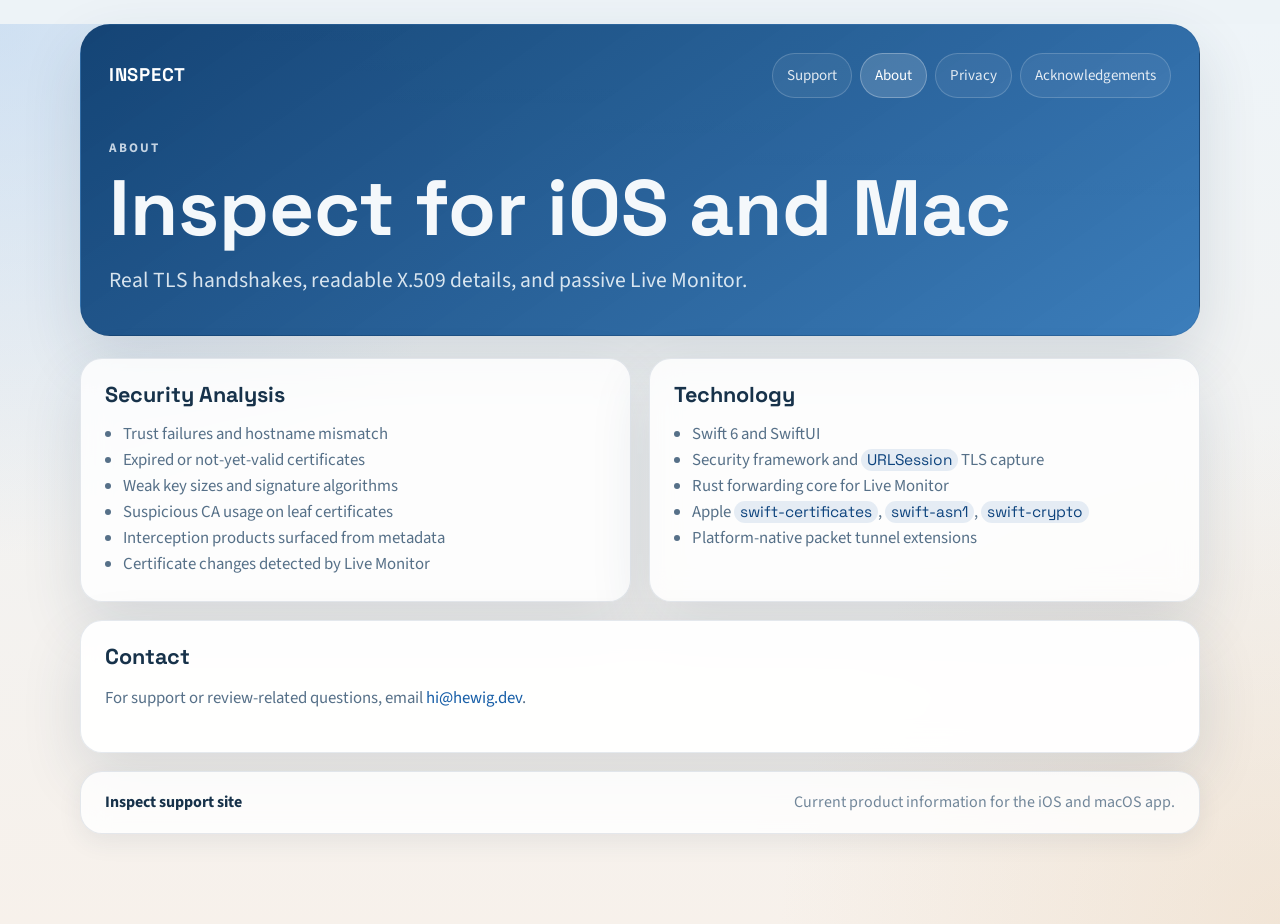
==== commit e66fc236: "Refactor HTML structure and mobile screenshot styles" ====
--- a/about.html
+++ b/about.html
@@ -1,99 +1,88 @@
 <!DOCTYPE html>
 <html lang="en">
-  <head>
-    <meta charset="UTF-8">
-    <meta name="viewport" content="width=device-width, initial-scale=1">
-    <title>About Inspect</title>
-    <meta
-      name="description"
-      content="About Inspect, the TLS certificate inspector for iPhone, iPad, and Mac."
-    >
-    <link rel="preconnect" href="https://fonts.googleapis.com">
-    <link rel="preconnect" href="https://fonts.gstatic.com" crossorigin>
-    <link
-      href="https://fonts.googleapis.com/css2?family=Source+Sans+3:wght@400;500;600;700&amp;family=Space+Grotesk:wght@500;700&amp;display=swap"
-      rel="stylesheet"
-    >
-    <link rel="stylesheet" type="text/css" href="stylesheets/normalize.css" media="screen">
-    <link rel="stylesheet" type="text/css" href="stylesheets/stylesheet.css" media="screen">
-  </head>
-  <body>
-    <div class="site-shell">
-      <header class="page-header compact">
-        <div class="header-row">
-          <a class="brand" href="index.html">Inspect</a>
-          <button class="nav-toggle" aria-label="Toggle navigation" aria-expanded="false" onclick="this.setAttribute('aria-expanded',this.getAttribute('aria-expanded')==='false'?'true':'false');this.closest('.header-row').querySelector('.nav-links').classList.toggle('open')">
-            <span class="nav-toggle-bar"></span>
-            <span class="nav-toggle-bar"></span>
-            <span class="nav-toggle-bar"></span>
-          </button>
-          <nav class="nav-links" aria-label="Primary">
-            <a class="nav-link" href="index.html">Support</a>
-            <a class="nav-link current" href="about.html">About</a>
-            <a class="nav-link" href="privacy.html">Privacy</a>
-            <a class="nav-link" href="acknowledgements.html">Acknowledgements</a>
-          </nav>
-        </div>
-        <div class="hero compact-hero">
-          <p class="eyebrow">About</p>
-          <h1 class="project-name">Inspect for iOS and Mac</h1>
-          <p class="project-tagline">
-            Real TLS handshakes, readable X.509 details, and passive Live Monitor.
-          </p>
-        </div>
-      </header>
 
-      <main class="main-content">
-        <!-- Screenshot pair -->
-        <section class="screenshot-row screenshot-row-2">
-          <figure class="screenshot-item">
-            <img src="images/01-inspect-tab.png" alt="Inspect tab with host input" loading="lazy">
-            <figcaption>Enter a host or use the share sheet</figcaption>
-          </figure>
-          <figure class="screenshot-item">
-            <img src="images/04-cert-chain.png" alt="Certificate chain detail view" loading="lazy">
-            <figcaption>Explore the full certificate chain</figcaption>
-          </figure>
-        </section>
+<head>
+  <meta charset="UTF-8">
+  <meta name="viewport" content="width=device-width, initial-scale=1">
+  <title>About Inspect</title>
+  <meta name="description" content="About Inspect, the TLS certificate inspector for iPhone, iPad, and Mac.">
+  <link rel="preconnect" href="https://fonts.googleapis.com">
+  <link rel="preconnect" href="https://fonts.gstatic.com" crossorigin>
+  <link
+    href="https://fonts.googleapis.com/css2?family=Source+Sans+3:wght@400;500;600;700&amp;family=Space+Grotesk:wght@500;700&amp;display=swap"
+    rel="stylesheet">
+  <link rel="stylesheet" type="text/css" href="stylesheets/normalize.css" media="screen">
+  <link rel="stylesheet" type="text/css" href="stylesheets/stylesheet.css" media="screen">
+</head>
 
-        <section class="section-grid section-grid-2">
-          <article class="card">
-            <h2>Security Analysis</h2>
-            <ul>
-              <li>Trust failures and hostname mismatch</li>
-              <li>Expired or not-yet-valid certificates</li>
-              <li>Weak key sizes and signature algorithms</li>
-              <li>Suspicious CA usage on leaf certificates</li>
-              <li>Interception products surfaced from metadata</li>
-              <li>Certificate changes detected by Live Monitor</li>
-            </ul>
-          </article>
+<body>
+  <div class="site-shell">
+    <header class="page-header compact">
+      <div class="header-row">
+        <a class="brand" href="index.html">Inspect</a>
+        <button class="nav-toggle" aria-label="Toggle navigation" aria-expanded="false"
+          onclick="this.setAttribute('aria-expanded',this.getAttribute('aria-expanded')==='false'?'true':'false');this.closest('.header-row').querySelector('.nav-links').classList.toggle('open')">
+          <span class="nav-toggle-bar"></span>
+          <span class="nav-toggle-bar"></span>
+          <span class="nav-toggle-bar"></span>
+        </button>
+        <nav class="nav-links" aria-label="Primary">
+          <a class="nav-link" href="index.html">Support</a>
+          <a class="nav-link current" href="about.html">About</a>
+          <a class="nav-link" href="privacy.html">Privacy</a>
+          <a class="nav-link" href="acknowledgements.html">Acknowledgements</a>
+        </nav>
+      </div>
+      <div class="hero compact-hero">
+        <p class="eyebrow">About</p>
+        <h1 class="project-name">Inspect for iOS and Mac</h1>
+        <p class="project-tagline">
+          Real TLS handshakes, readable X.509 details, and passive Live Monitor.
+        </p>
+      </div>
+    </header>
 
-          <article class="card">
-            <h2>Technology</h2>
-            <ul>
-              <li>Swift 6 and SwiftUI</li>
-              <li>Security framework and <code>URLSession</code> TLS capture</li>
-              <li>Rust forwarding core for Live Monitor</li>
-              <li>Apple <code>swift-certificates</code>, <code>swift-asn1</code>, <code>swift-crypto</code></li>
-              <li>Platform-native packet tunnel extensions</li>
-            </ul>
-          </article>
-        </section>
+    <main class="main-content">
 
-        <section class="card legal-card">
-          <h2>Contact</h2>
-          <p>
-            For support or review-related questions, email
-            <a href="mailto:hi@hewig.dev">hi@hewig.dev</a>.
-          </p>
-        </section>
+      <section class="section-grid section-grid-2">
+        <article class="card">
+          <h2>Security Analysis</h2>
+          <ul>
+            <li>Trust failures and hostname mismatch</li>
+            <li>Expired or not-yet-valid certificates</li>
+            <li>Weak key sizes and signature algorithms</li>
+            <li>Suspicious CA usage on leaf certificates</li>
+            <li>Interception products surfaced from metadata</li>
+            <li>Certificate changes detected by Live Monitor</li>
+          </ul>
+        </article>
 
-        <footer class="site-footer">
-          <span class="site-footer-owner">Inspect support site</span>
-          <span class="site-footer-credits">Current product information for the iOS and macOS app.</span>
-        </footer>
-      </main>
-    </div>
-  </body>
+        <article class="card">
+          <h2>Technology</h2>
+          <ul>
+            <li>Swift 6 and SwiftUI</li>
+            <li>Security framework and <code>URLSession</code> TLS capture</li>
+            <li>Rust forwarding core for Live Monitor</li>
+            <li>Apple <code>swift-certificates</code>, <code>swift-asn1</code>, <code>swift-crypto</code></li>
+            <li>Platform-native packet tunnel extensions</li>
+          </ul>
+        </article>
+      </section>
+
+      <section class="card legal-card">
+        <h2>Contact</h2>
+        <p>
+          For support or review-related questions, email
+          <a href="mailto:hi@hewig.dev">hi@hewig.dev</a>.
+        </p>
+      </section>
+
+      <footer class="site-footer">
+        <span class="site-footer-owner">Inspect support site</span>
+        <span class="site-footer-credits">Current product information for the iOS and macOS app.</span>
+      </footer>
+    </main>
+  </div>
+</body>
+
 </html>
--- a/stylesheets/stylesheet.css
+++ b/stylesheets/stylesheet.css
@@ -600,18 +600,24 @@
     padding-top: 14px;
   }
 
-  /* Screenshots: single column on mobile */
+  /* Screenshots: horizontal scroll on mobile */
   .screenshot-row {
-    grid-template-columns: 1fr;
-    gap: 16px;
+    display: flex;
+    gap: 14px;
     margin-bottom: 14px;
-    max-width: 320px;
-    margin-left: auto;
-    margin-right: auto;
-  }
-
-  .screenshot-row-2 {
-    max-width: 320px;
+    overflow-x: auto;
+    scroll-snap-type: x mandatory;
+    -webkit-overflow-scrolling: touch;
+    padding-bottom: 4px;
+  }
+
+  .screenshot-item {
+    flex: 0 0 72%;
+    scroll-snap-align: start;
+  }
+
+  .screenshot-row-2 .screenshot-item {
+    flex: 0 0 72%;
   }
 
   .screenshot-item img {
@@ -718,8 +724,11 @@
   }
 
   .screenshot-row {
-    max-width: 280px;
-    gap: 14px;
+    gap: 12px;
+  }
+
+  .screenshot-item {
+    flex: 0 0 78%;
   }
 
   .screenshot-item figcaption {
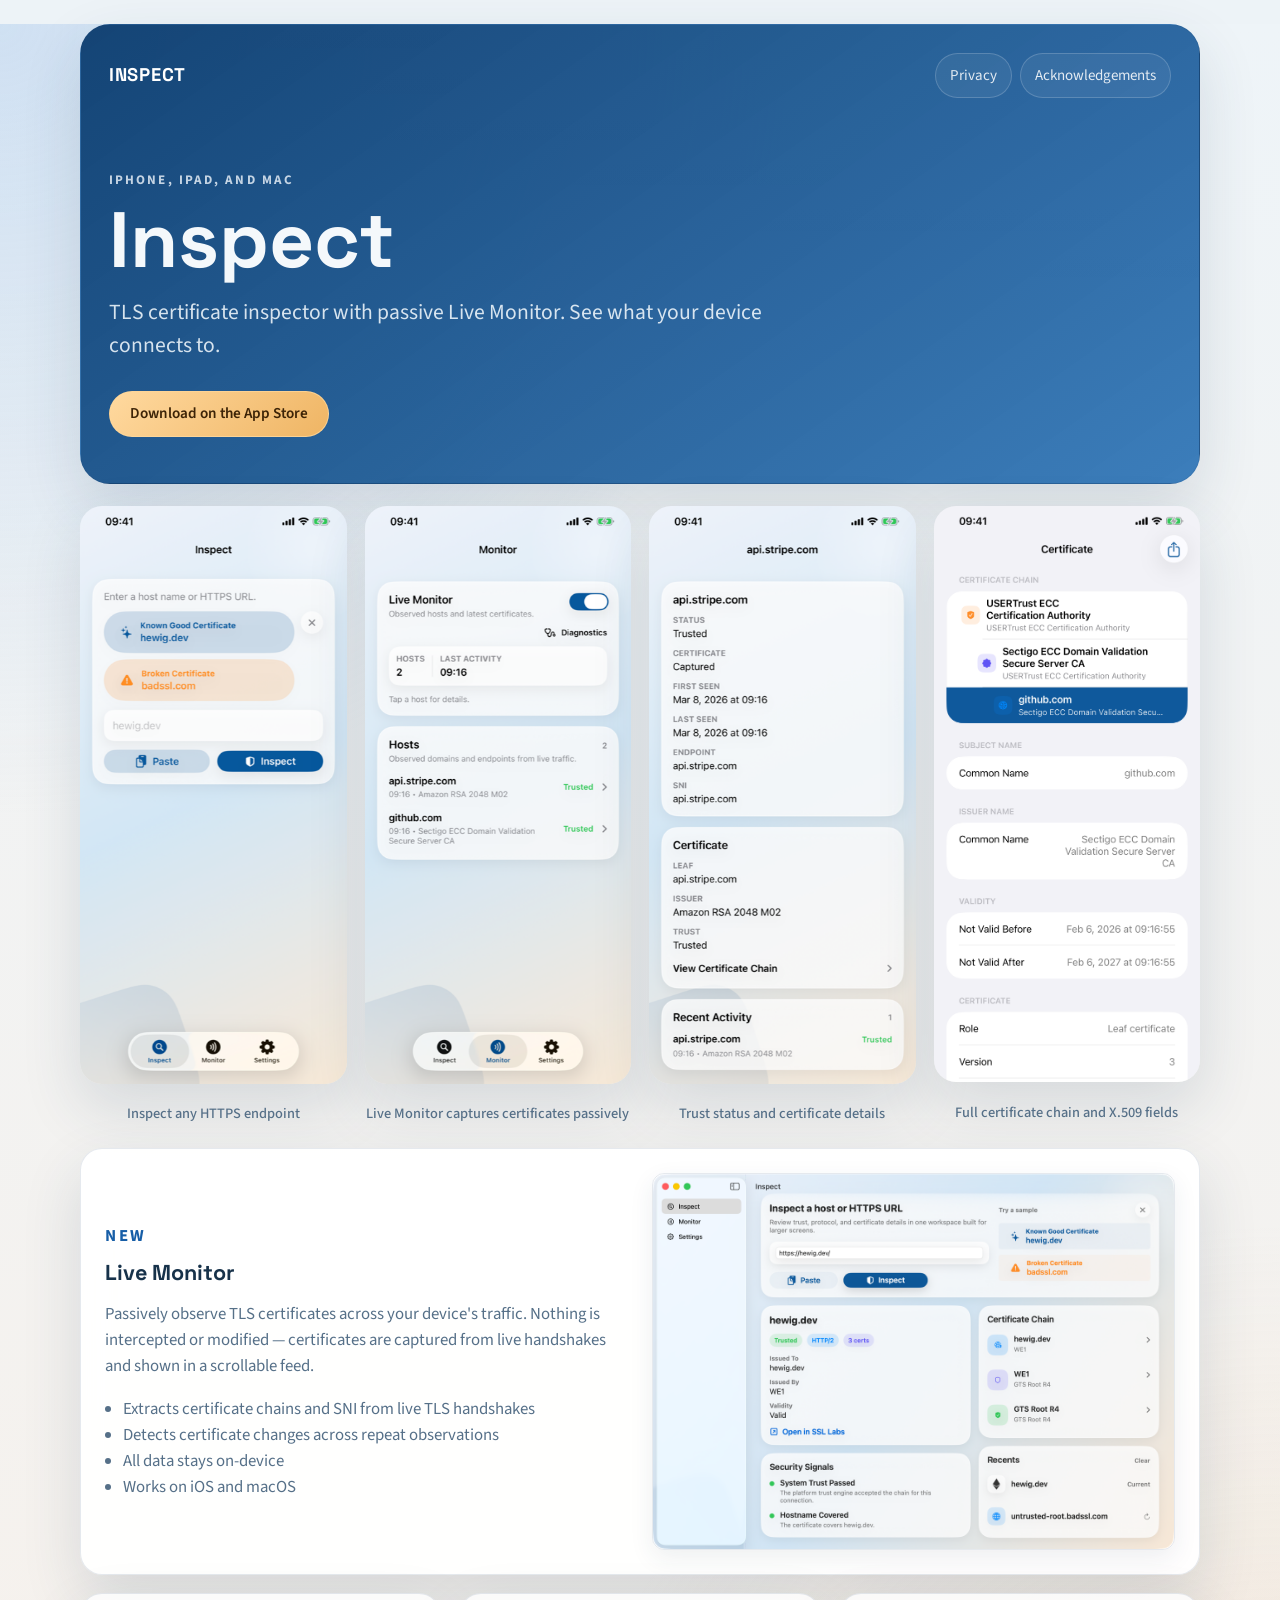
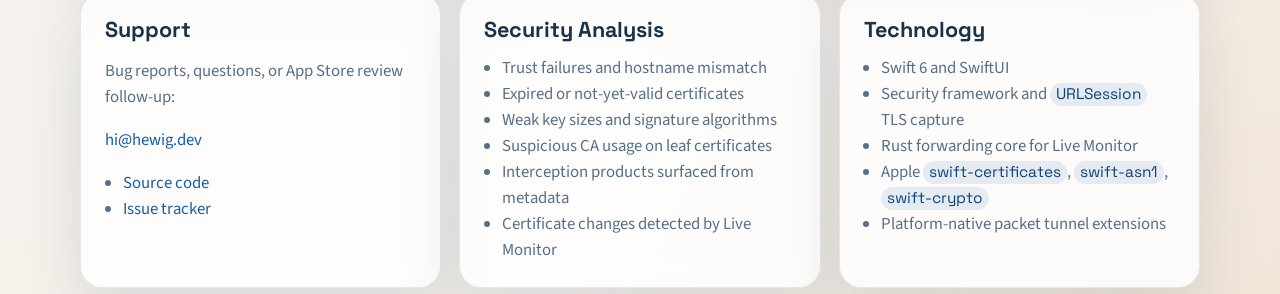
==== commit 3a55470b: "Redirect about.html to index.html" ====
--- a/about.html
+++ b/about.html
@@ -1,88 +1,11 @@
 <!DOCTYPE html>
 <html lang="en">
-
 <head>
   <meta charset="UTF-8">
-  <meta name="viewport" content="width=device-width, initial-scale=1">
-  <title>About Inspect</title>
-  <meta name="description" content="About Inspect, the TLS certificate inspector for iPhone, iPad, and Mac.">
-  <link rel="preconnect" href="https://fonts.googleapis.com">
-  <link rel="preconnect" href="https://fonts.gstatic.com" crossorigin>
-  <link
-    href="https://fonts.googleapis.com/css2?family=Source+Sans+3:wght@400;500;600;700&amp;family=Space+Grotesk:wght@500;700&amp;display=swap"
-    rel="stylesheet">
-  <link rel="stylesheet" type="text/css" href="stylesheets/normalize.css" media="screen">
-  <link rel="stylesheet" type="text/css" href="stylesheets/stylesheet.css" media="screen">
+  <meta http-equiv="refresh" content="0; url=index.html">
+  <title>Redirecting…</title>
 </head>
-
 <body>
-  <div class="site-shell">
-    <header class="page-header compact">
-      <div class="header-row">
-        <a class="brand" href="index.html">Inspect</a>
-        <button class="nav-toggle" aria-label="Toggle navigation" aria-expanded="false"
-          onclick="this.setAttribute('aria-expanded',this.getAttribute('aria-expanded')==='false'?'true':'false');this.closest('.header-row').querySelector('.nav-links').classList.toggle('open')">
-          <span class="nav-toggle-bar"></span>
-          <span class="nav-toggle-bar"></span>
-          <span class="nav-toggle-bar"></span>
-        </button>
-        <nav class="nav-links" aria-label="Primary">
-          <a class="nav-link" href="index.html">Support</a>
-          <a class="nav-link current" href="about.html">About</a>
-          <a class="nav-link" href="privacy.html">Privacy</a>
-          <a class="nav-link" href="acknowledgements.html">Acknowledgements</a>
-        </nav>
-      </div>
-      <div class="hero compact-hero">
-        <p class="eyebrow">About</p>
-        <h1 class="project-name">Inspect for iOS and Mac</h1>
-        <p class="project-tagline">
-          Real TLS handshakes, readable X.509 details, and passive Live Monitor.
-        </p>
-      </div>
-    </header>
-
-    <main class="main-content">
-
-      <section class="section-grid section-grid-2">
-        <article class="card">
-          <h2>Security Analysis</h2>
-          <ul>
-            <li>Trust failures and hostname mismatch</li>
-            <li>Expired or not-yet-valid certificates</li>
-            <li>Weak key sizes and signature algorithms</li>
-            <li>Suspicious CA usage on leaf certificates</li>
-            <li>Interception products surfaced from metadata</li>
-            <li>Certificate changes detected by Live Monitor</li>
-          </ul>
-        </article>
-
-        <article class="card">
-          <h2>Technology</h2>
-          <ul>
-            <li>Swift 6 and SwiftUI</li>
-            <li>Security framework and <code>URLSession</code> TLS capture</li>
-            <li>Rust forwarding core for Live Monitor</li>
-            <li>Apple <code>swift-certificates</code>, <code>swift-asn1</code>, <code>swift-crypto</code></li>
-            <li>Platform-native packet tunnel extensions</li>
-          </ul>
-        </article>
-      </section>
-
-      <section class="card legal-card">
-        <h2>Contact</h2>
-        <p>
-          For support or review-related questions, email
-          <a href="mailto:hi@hewig.dev">hi@hewig.dev</a>.
-        </p>
-      </section>
-
-      <footer class="site-footer">
-        <span class="site-footer-owner">Inspect support site</span>
-        <span class="site-footer-credits">Current product information for the iOS and macOS app.</span>
-      </footer>
-    </main>
-  </div>
+  <p>Redirecting to <a href="index.html">index.html</a>…</p>
 </body>
-
 </html>
